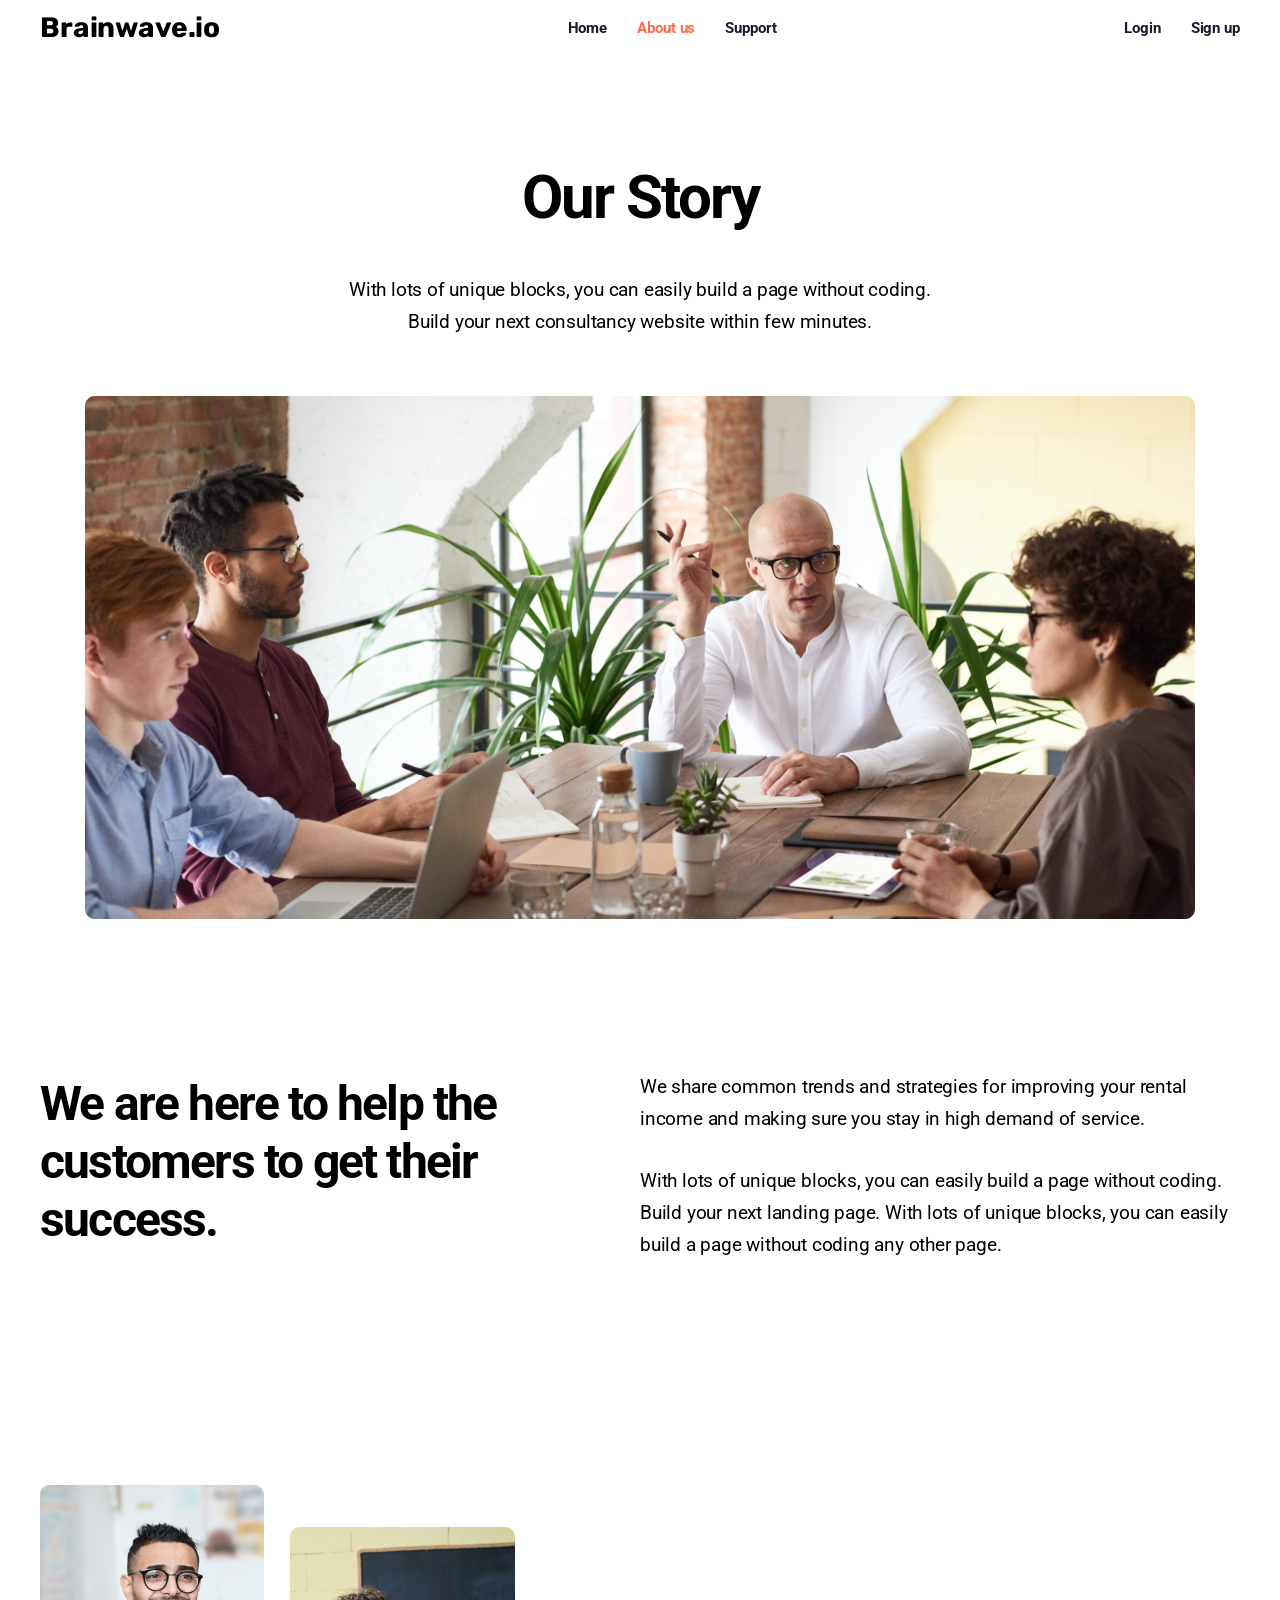
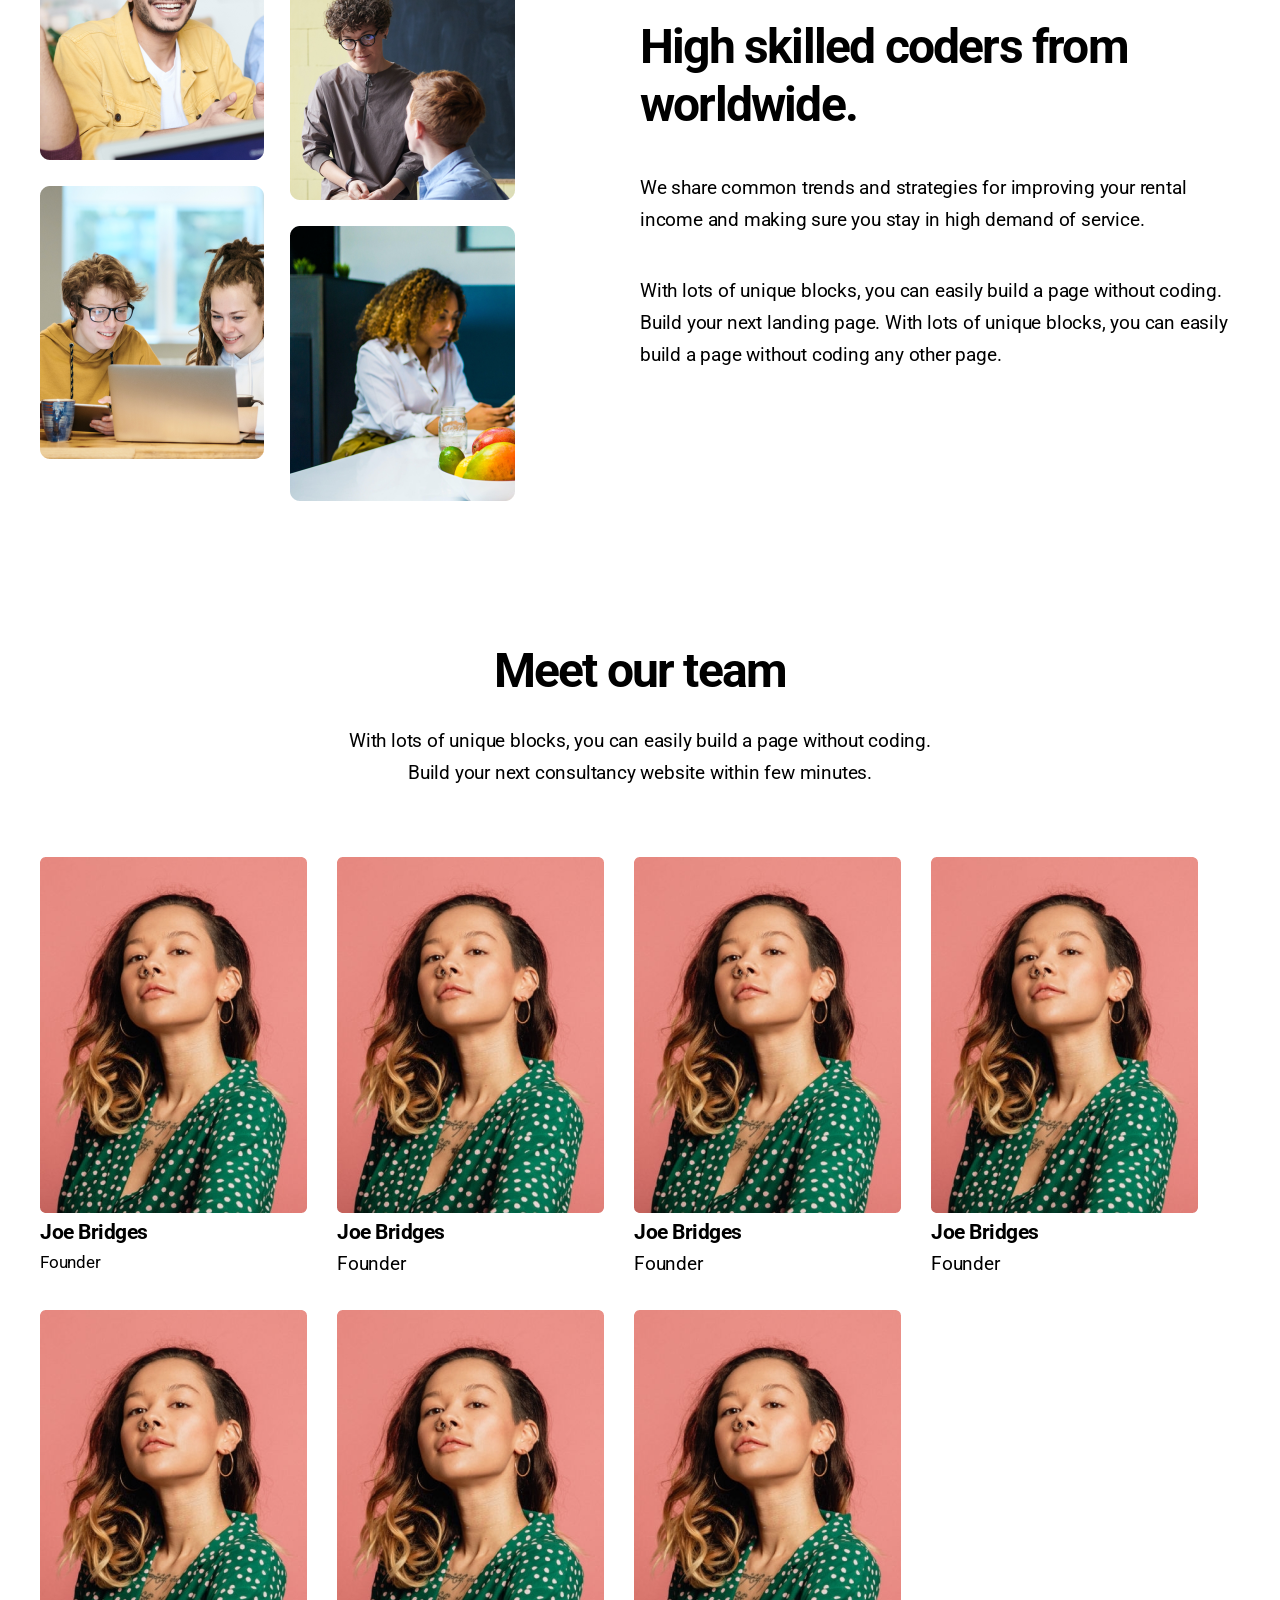
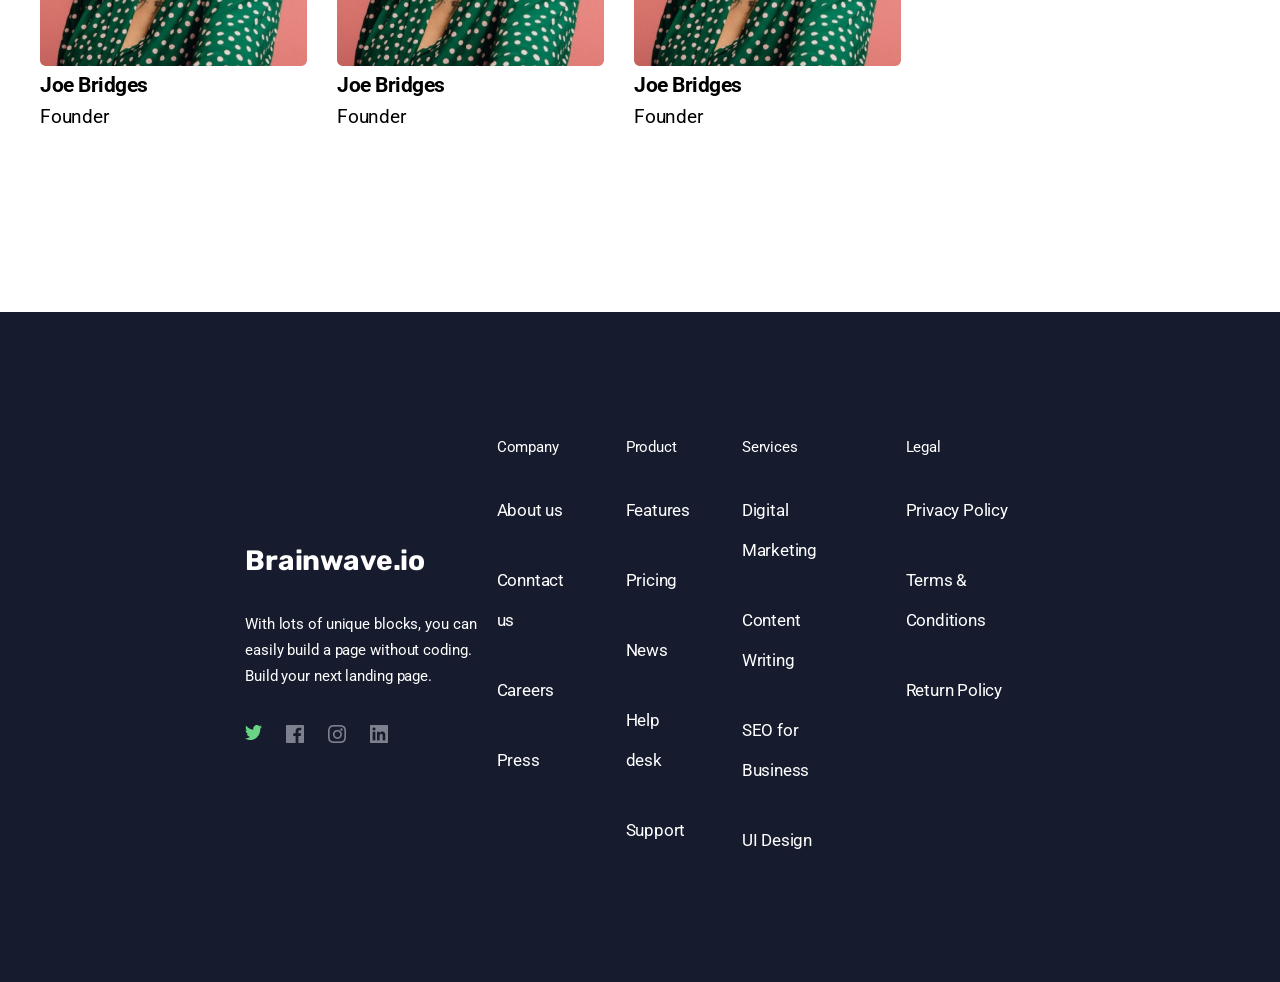
==== pages/about.html @ 72e83230 "about-page" ====
<!doctype html>
<html lang="en">
  <head>
    <meta charset="UTF-8" />
    <meta name="viewport" content="width=device-width, initial-scale=1.0" />
    <title>Document</title>
    <link rel="stylesheet" href="../styles/pages/about.css" />
  </head>
  <body>
    <!-- Header -->
    <div class="container">
      <header>
        <div class="header-container">
          <h1 class="website-name">Brainwave.io</h1>
          <nav class="header-nav">
            <ul class="nav-list">
              <li class="nav-item"><a href="#" class="nav-link">Home</a></li>
              <li class="nav-item">
                <a href="#" class="nav-link">About us</a>
              </li>
              <li class="nav-item"><a href="#" class="nav-link">Support</a></li>
            </ul>
          </nav>
          <div class="header-action">
            <a href="#" class="nav-link">Login</a>
            <a href="#" class="nav-link">Sign up</a>
          </div>
        </div>
      </header>

      <!-- Main -->
      <main>
        <section>
          <div class="hero-container">
            <div class="hero-title-div">
              <h1 class="hero-title">Our Story</h1>
              <p class="hero-subtitle">
                With lots of unique blocks, you can easily build a page without
                coding. Build your next consultancy website within few minutes.
              </p>
            </div>

            <div class="hero-phot-wrapper">
              <img src="../assets/images/about-hero.png" class="hero-image" />
            </div>
          </div>
        </section>

        <section>
          <div class="features-container">
            <div class="features-title-wrapper">
              <h2 class="sections-title">
                We are here to help the customers to get their success.
              </h2>
            </div>
            <div class="features-content">
              <p>
                We share common trends and strategies for improving your rental
                income and making sure you stay in high demand of service.
              </p>
              <p>
                With lots of unique blocks, you can easily build a page without
                coding. Build your next landing page. With lots of unique
                blocks, you can easily build a page without coding any other
                page.
              </p>
            </div>
          </div>
        </section>

        <section>
          <div class="coders-container">
            <div class="coders-image-wrapper">
              <img
                src="../assets/images/about-section.png"
                class="coders-image"
                alt="Our coders"
              />
            </div>
            <div class="coders-content">
              <h2 class="sections-title">
                High skilled coders from worldwide.
              </h2>
              <p class="coders-subtitle">
                We share common trends and strategies for improving your rental
                income and making sure you stay in high demand of service.
              </p>
              <p>
                With lots of unique blocks, you can easily build a page without
                coding. Build your next landing page. With lots of unique
                blocks, you can easily build a page without coding any other
                page.
              </p>
            </div>
          </div>
        </section>

        <section>
          <div class="team-container">
            <div class="team-content">
              <h2 class="sections-title">Meet our team</h2>
              <p class="team-subtitle">
                With lots of unique blocks, you can easily build a page without
                coding. Build your next consultancy website within few minutes.
              </p>
            </div>
            <div class="team-card-container">
              <div class="team-card">
                <img
                  src="../assets/images/about-card1.png"
                  alt="Founder of Comapny"
                  class="team-image"
                />
                <div>
                  <h3 class="team-card-title">Joe Bridges</h3>
                  <p class="team-card-description">Founder</p>
                </div>
              </div>
              <div class="team-card">
                <img
                  src="../assets/images/about-card1.png"
                  alt="Founder of Comapny"
                  class="team-image"
                />
                <div>
                  <h3 class="team-card-title">Joe Bridges</h3>
                  <p>Founder</p>
                </div>
              </div>
              <div class="team-card">
                <img
                  src="../assets/images/about-card1.png"
                  alt="Founder of Comapny"
                  class="team-image"
                />
                <div>
                  <h3 class="team-card-title">Joe Bridges</h3>
                  <p>Founder</p>
                </div>
              </div>
              <div class="team-card">
                <img
                  src="../assets/images/about-card1.png"
                  alt="Founder of Comapny"
                  class="team-image"
                />
                <div>
                  <h3 class="team-card-title">Joe Bridges</h3>
                  <p>Founder</p>
                </div>
              </div>
              <div class="team-card">
                <img
                  src="../assets/images/about-card1.png"
                  alt="Founder of Comapny"
                  class="team-image"
                />
                <div>
                  <h3 class="team-card-title">Joe Bridges</h3>
                  <p>Founder</p>
                </div>
              </div>
              <div class="team-card">
                <img
                  src="../assets/images/about-card1.png"
                  alt="Founder of Comapny"
                  class="team-image"
                />
                <div>
                  <h3 class="team-card-title">Joe Bridges</h3>
                  <p>Founder</p>
                </div>
              </div>
              <div class="team-card">
                <img
                  src="../assets/images/about-card1.png"
                  alt="Founder of Comapny"
                  class="team-image"
                />
                <div>
                  <h3 class="team-card-title">Joe Bridges</h3>
                  <p>Founder</p>
                </div>
              </div>
            </div>
          </div>
        </section>
      </main>
    </div>
    <!-- Footer -->
    <footer>
      <div class="footer-container">
        <div class="footer-brand">
          <h2 class="website-name footer-title">Brainwave.io</h2>
          <p class="footer-brand-desc">
            With lots of unique blocks, you can easily build a page without
            coding. Build your next landing page.
          </p>
          <div class="footer-brand-socials">
            <a href="#" class="footer-social-link"
              ><img
                src="../assets/icons/logo-twitter.png"
                alt="Twitter"
                class="footer-icon"
            /></a>
            <a href="#" class="footer-social-link"
              ><img
                src="../assets/icons/logo-facebook.png"
                alt="Facebook"
                class="footer-icon"
            /></a>
            <a href="#" class="footer-social-link"
              ><img
                src="../assets/icons/logo-instagram.png"
                alt="Instagram"
                class="footer-icon"
            /></a>
            <a href="#" class="footer-social-link"
              ><img
                src="../assets/icons/logo-linkedin.png"
                alt="Linkedin"
                class="footer-icon"
            /></a>
          </div>
        </div>
        <nav class="footer-nav">
          <ul class="footer-list">
            <li class="list-item"><a href="#" class="footer-link">Company</a></li>
            <li class="list-item"><a href="#" class="footer-link">About us</a></li>
            <li class="list-item"><a href="#" class="footer-link">Conntact us</a></li>
            <li class="list-item"><a href="#" class="footer-link">Careers</a></li>
            <li class="list-item"><a href="#" class="footer-link">Press</a></li>
          </ul>
           <ul class="footer-list">
            <li class="list-item"><a href="#" class="footer-link">Product</a></li>
            <li class="list-item"><a href="#" class="footer-link">Features</a></li>
            <li class="list-item"><a href="#" class="footer-link">Pricing</a></li>
            <li class="list-item"><a href="#" class="footer-link">News</a></li>
            <li class="list-item"><a href="#" class="footer-link">Help desk</a></li>
            <li class="list-item"><a href="#" class="footer-link">Support</a></li>
          </ul>
           <ul class="footer-list">
            <li class="list-item"><a href="#" class="footer-link">Services</a></li>
            <li class="list-item"><a href="#" class="footer-link">Digital Marketing</a></li>
            <li class="list-item"><a href="#" class="footer-link">Content Writing</a></li>
            <li class="list-item"><a href="#" class="footer-link">SEO for Business</a></li>
            <li class="list-item"><a href="#" class="footer-link">UI Design</a></li>
          </ul>
           <ul class="footer-list">
            <li class="list-item"><a href="#" class="footer-link">Legal</a></li>
            <li class="list-item"><a href="#" class="footer-link">Privacy Policy</a></li>
            <li class="list-item"><a href="#" class="footer-link">Terms & Conditions</a></li>
            <li class="list-item"> <a href="#" class="footer-link">Return Policy</a></li>
          </ul>
        </nav>
      </div>
    </footer>
  </body>
</html>
---- styles/pages/about.css ----
@import url("../global.css");
@import url("../footer.css");
.header-container {
  height: 33px;
  display: flex;
  justify-content: space-between;
  align-items: center;
  padding: 28px 0px;
  gap: 58px;
}

.nav-list {
  display: flex;
  gap: 30px;
}

.header-action {
  display: flex;
  gap: 30px;
}

.hero-container {
  display: flex;
  flex-direction: column;
  gap: 58px;
  align-items: center;
  padding: 109px 0px 0px 0px;
}

.hero-title-div {
  display: flex;
  flex-direction: column;
  text-align: center;
  gap: 44px;
}

.hero-subtitle {
  width: 600px;
}

.hero-title {
  font-size: 60px;
  line-height: 65px;
  letter-spacing: -2px;
}

.features-container {
  padding: 141px 0px 86px 0px;
  display: flex;
  justify-content: center;
  align-items: center;
}

.features-title-wrapper {
  flex: 1;
}

.features-content {
  flex: 1;
  display: flex;
  flex-direction: column;
  gap: 30px;
  padding: 7.5px 0px 0px 0px;
}

.coders-container {
  display: flex;
  justify-content: center;
  padding: 138px 0px;
}

.coders-image-wrapper {
  flex: 1;
}

.coders-content {
  flex: 1;
  display: flex;
  flex-direction: column;
  justify-content: center;
  align-items: center;
  gap: 38.5px;
}

.team-content {
  display: flex;
  justify-content: center;
  align-items: center;
  flex-direction: column;
  gap: 25px;
  text-align: center;
  padding-bottom: 68px;
}

.team-subtitle {
  max-width: 600px;
}

.team-card-container {
  display: flex;
  flex-wrap: wrap;
  gap: 30px;
  padding-bottom:179px; 
}

.team-card-title {
  font-size: 21px;
  line-height: 32px;
  letter-spacing: -0.5px;
}
.team-card-description {
  font-size: 17px;
  line-height: 29px;
}
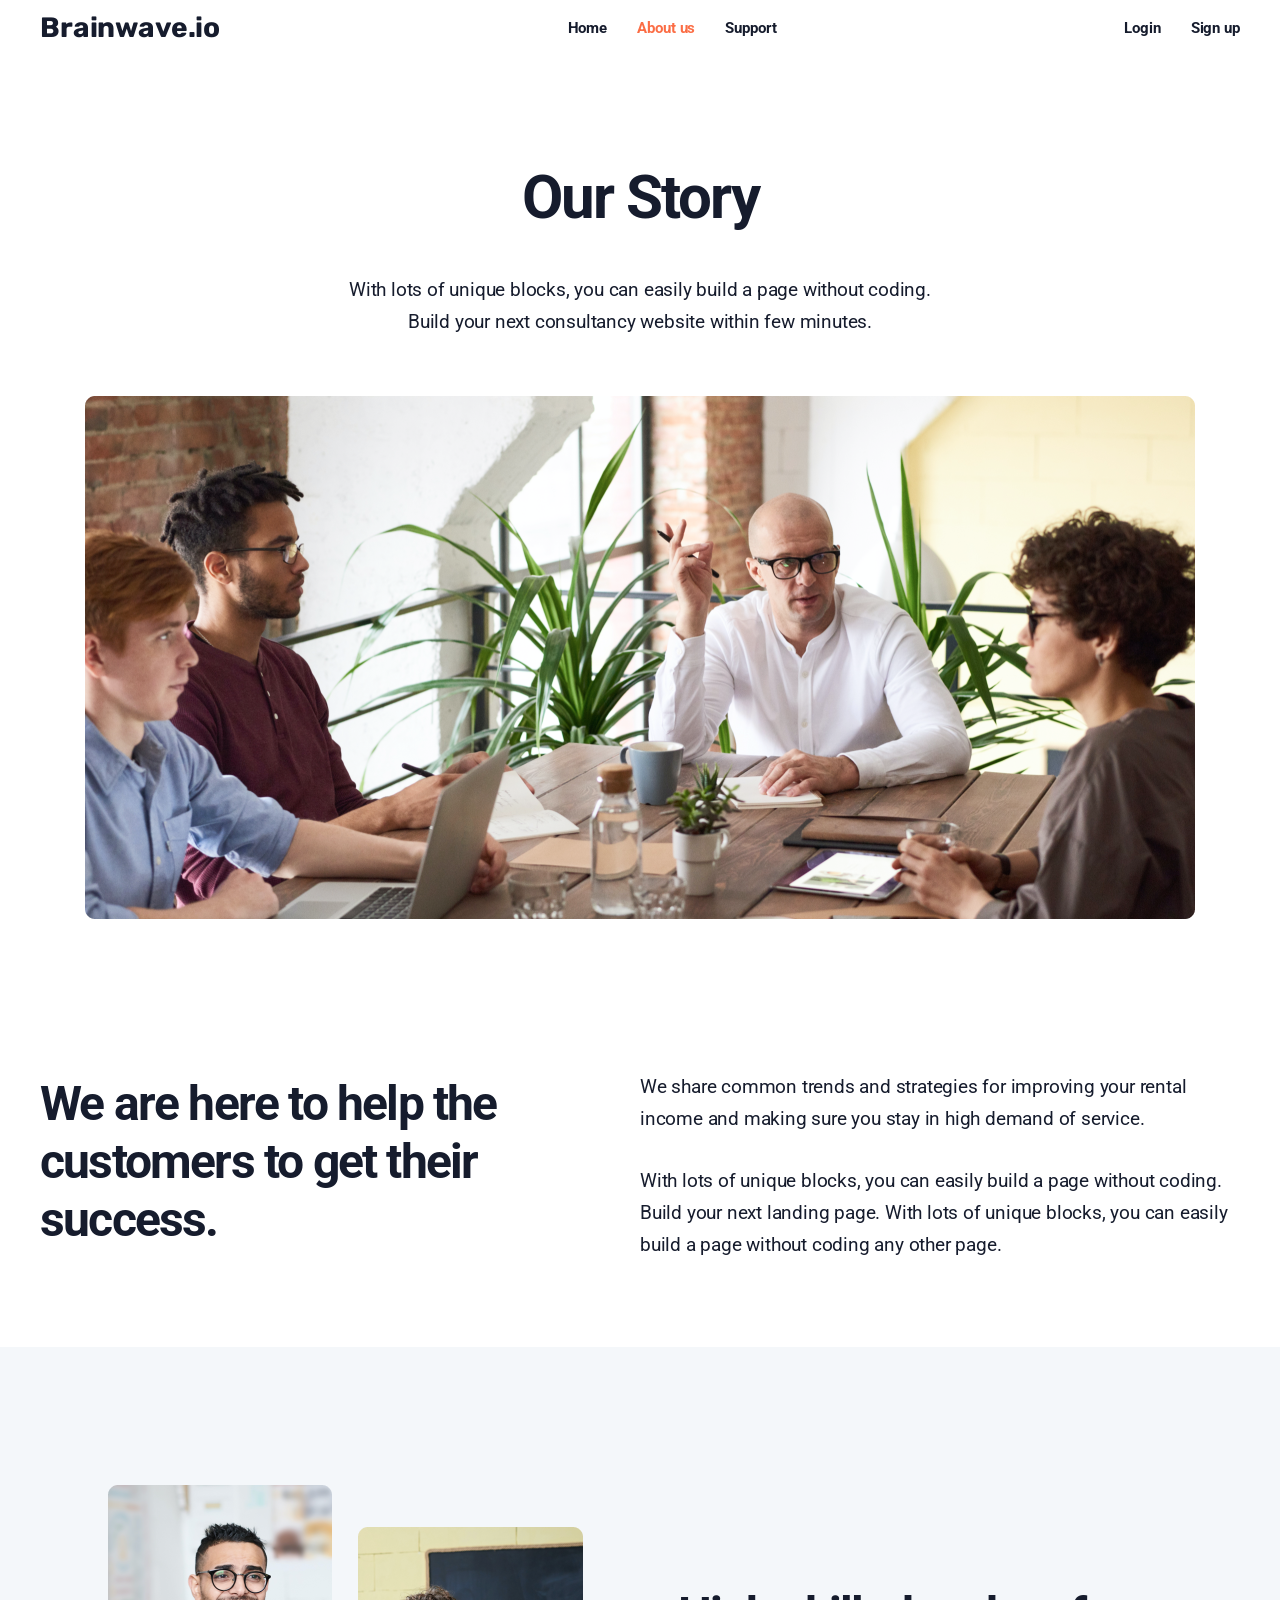
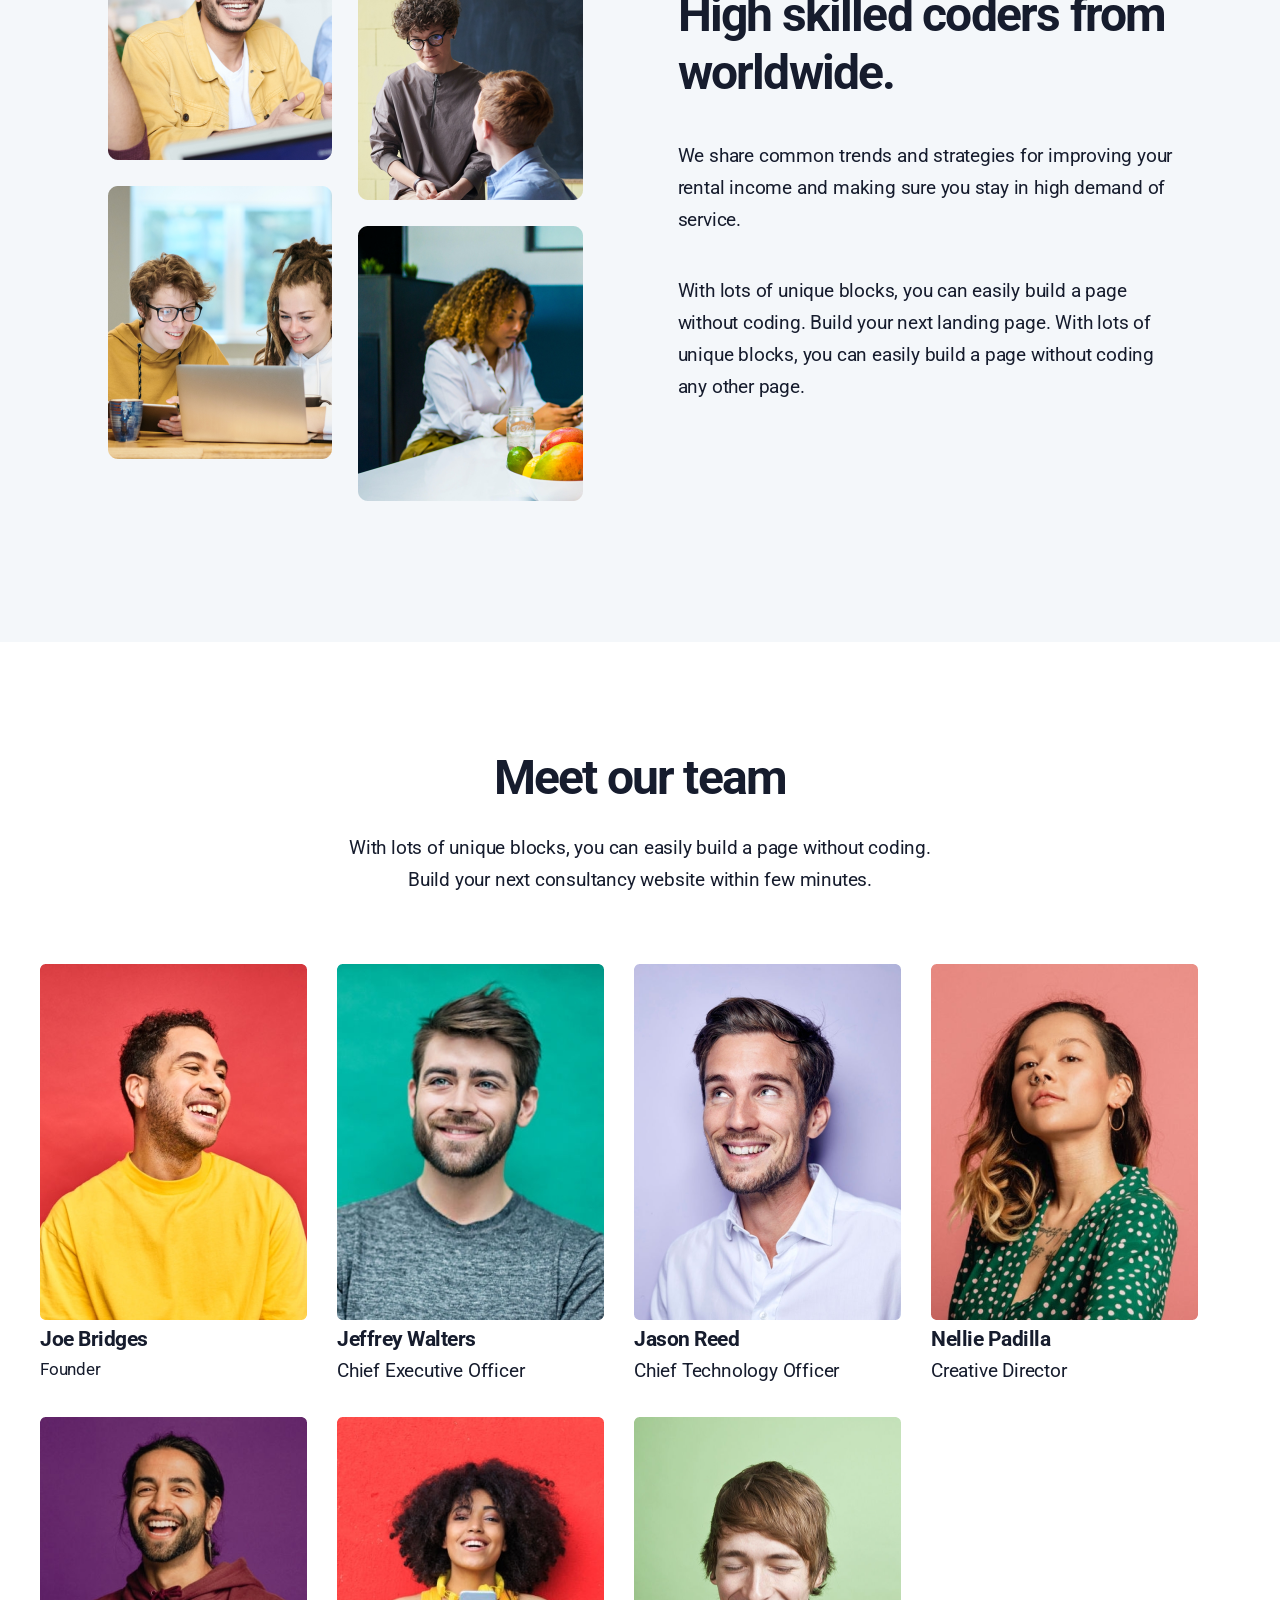
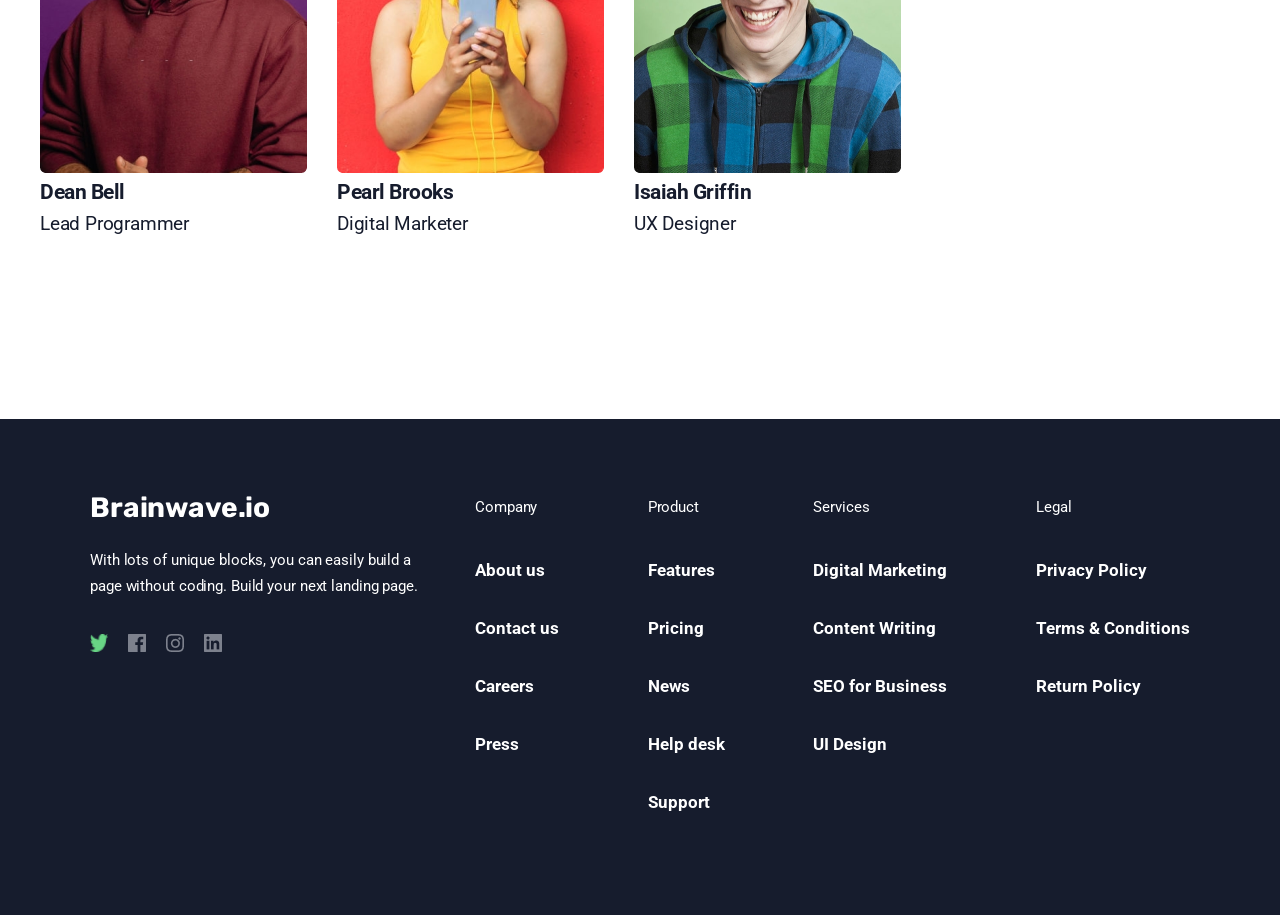
==== commit 43637280: "support-page" ====
--- a/pages/about.html
+++ b/pages/about.html
@@ -18,12 +18,14 @@
               <li class="nav-item">
                 <a href="#" class="nav-link">About us</a>
               </li>
-              <li class="nav-item"><a href="#" class="nav-link">Support</a></li>
+              <li class="nav-item">
+                <a href="../pages/support.html" class="nav-link">Support</a>
+              </li>
             </ul>
           </nav>
           <div class="header-action">
-            <a href="#" class="nav-link">Login</a>
-            <a href="#" class="nav-link">Sign up</a>
+            <a href="../pages/sign-in.html" class="nav-link">Login</a>
+            <a href="../pages/sign-up.html" class="nav-link">Sign up</a>
           </div>
         </div>
       </header>
@@ -67,7 +69,7 @@
             </div>
           </div>
         </section>
-
+      </div>
         <section>
           <div class="coders-container">
             <div class="coders-image-wrapper">
@@ -94,7 +96,7 @@
             </div>
           </div>
         </section>
-
+   <div class="container">
         <section>
           <div class="team-container">
             <div class="team-content">
@@ -107,7 +109,7 @@
             <div class="team-card-container">
               <div class="team-card">
                 <img
-                  src="../assets/images/about-card1.png"
+                  src="../assets/images/about-card5.png"
                   alt="Founder of Comapny"
                   class="team-image"
                 />
@@ -118,68 +120,68 @@
               </div>
               <div class="team-card">
                 <img
+                  src="../assets/images/about-card4.png"
+                  alt="Founder of Comapny"
+                  class="team-image"
+                />
+                <div>
+                  <h3 class="team-card-title">Jeffrey Walters</h3>
+                  <p>Chief Executive Officer</p>
+                </div>
+              </div>
+              <div class="team-card">
+                <img
+                  src="../assets/images/about-card2.png"
+                  alt="Founder of Comapny"
+                  class="team-image"
+                />
+                <div>
+                  <h3 class="team-card-title">Jason Reed</h3>
+                  <p>Chief Technology Officer</p>
+                </div>
+              </div>
+              <div class="team-card">
+                <img
                   src="../assets/images/about-card1.png"
                   alt="Founder of Comapny"
                   class="team-image"
                 />
                 <div>
-                  <h3 class="team-card-title">Joe Bridges</h3>
-                  <p>Founder</p>
-                </div>
-              </div>
-              <div class="team-card">
-                <img
-                  src="../assets/images/about-card1.png"
-                  alt="Founder of Comapny"
-                  class="team-image"
-                />
-                <div>
-                  <h3 class="team-card-title">Joe Bridges</h3>
-                  <p>Founder</p>
-                </div>
-              </div>
-              <div class="team-card">
-                <img
-                  src="../assets/images/about-card1.png"
-                  alt="Founder of Comapny"
-                  class="team-image"
-                />
-                <div>
-                  <h3 class="team-card-title">Joe Bridges</h3>
-                  <p>Founder</p>
-                </div>
-              </div>
-              <div class="team-card">
-                <img
-                  src="../assets/images/about-card1.png"
-                  alt="Founder of Comapny"
-                  class="team-image"
-                />
-                <div>
-                  <h3 class="team-card-title">Joe Bridges</h3>
-                  <p>Founder</p>
-                </div>
-              </div>
-              <div class="team-card">
-                <img
-                  src="../assets/images/about-card1.png"
-                  alt="Founder of Comapny"
-                  class="team-image"
-                />
-                <div>
-                  <h3 class="team-card-title">Joe Bridges</h3>
-                  <p>Founder</p>
-                </div>
-              </div>
-              <div class="team-card">
-                <img
-                  src="../assets/images/about-card1.png"
-                  alt="Founder of Comapny"
-                  class="team-image"
-                />
-                <div>
-                  <h3 class="team-card-title">Joe Bridges</h3>
-                  <p>Founder</p>
+                  <h3 class="team-card-title">Nellie Padilla</h3>
+                  <p>Creative Director</p>
+                </div>
+              </div>
+              <div class="team-card">
+                <img
+                  src="../assets/images/about-card7.png"
+                  alt="Founder of Comapny"
+                  class="team-image"
+                />
+                <div>
+                  <h3 class="team-card-title">Dean Bell</h3>
+                  <p>Lead Programmer</p>
+                </div>
+              </div>
+              <div class="team-card">
+                <img
+                  src="../assets/images/about-card6.png"
+                  alt="Founder of Comapny"
+                  class="team-image"
+                />
+                <div>
+                  <h3 class="team-card-title">Pearl Brooks</h3>
+                  <p>Digital Marketer</p>
+                </div>
+              </div>
+              <div class="team-card">
+                <img
+                  src="../assets/images/about-card3.png"
+                  alt="Founder of Comapny"
+                  class="team-image"
+                />
+                <div>
+                  <h3 class="team-card-title">Isaiah Griffin</h3>
+                  <p>UX Designer</p>
                 </div>
               </div>
             </div>
@@ -188,71 +190,127 @@
       </main>
     </div>
     <!-- Footer -->
-    <footer>
+    <footer class="footer-section">
       <div class="footer-container">
-        <div class="footer-brand">
-          <h2 class="website-name footer-title">Brainwave.io</h2>
-          <p class="footer-brand-desc">
+        <div class="footer-brand-block">
+          <h2 class="footer-logo">Brainwave.io</h2>
+          <p class="footer-description">
             With lots of unique blocks, you can easily build a page without
             coding. Build your next landing page.
           </p>
-          <div class="footer-brand-socials">
-            <a href="#" class="footer-social-link"
+          <div class="footer-socials">
+            <a
+              href="http://twitter.com/"
+              class="footer-social-link"
+              target="_blank"
               ><img
                 src="../assets/icons/logo-twitter.png"
                 alt="Twitter"
-                class="footer-icon"
+                class="footer-social-icon"
             /></a>
-            <a href="#" class="footer-social-link"
+            <a
+              href="https://facebook.com/"
+              class="footer-social-link"
+              target="_blank"
               ><img
                 src="../assets/icons/logo-facebook.png"
                 alt="Facebook"
-                class="footer-icon"
+                class="footer-social-icon"
             /></a>
-            <a href="#" class="footer-social-link"
+            <a
+              href="https://instagram.com/"
+              class="footer-social-link"
+              target="_blank"
               ><img
                 src="../assets/icons/logo-instagram.png"
                 alt="Instagram"
-                class="footer-icon"
+                class="footer-social-icon"
             /></a>
-            <a href="#" class="footer-social-link"
+            <a
+              href="http://linkedin.com/"
+              class="footer-social-link"
+              target="_blank"
               ><img
                 src="../assets/icons/logo-linkedin.png"
-                alt="Linkedin"
-                class="footer-icon"
+                alt="LinkedIn"
+                class="footer-social-icon"
             /></a>
           </div>
         </div>
-        <nav class="footer-nav">
-          <ul class="footer-list">
-            <li class="list-item"><a href="#" class="footer-link">Company</a></li>
-            <li class="list-item"><a href="#" class="footer-link">About us</a></li>
-            <li class="list-item"><a href="#" class="footer-link">Conntact us</a></li>
-            <li class="list-item"><a href="#" class="footer-link">Careers</a></li>
-            <li class="list-item"><a href="#" class="footer-link">Press</a></li>
-          </ul>
-           <ul class="footer-list">
-            <li class="list-item"><a href="#" class="footer-link">Product</a></li>
-            <li class="list-item"><a href="#" class="footer-link">Features</a></li>
-            <li class="list-item"><a href="#" class="footer-link">Pricing</a></li>
-            <li class="list-item"><a href="#" class="footer-link">News</a></li>
-            <li class="list-item"><a href="#" class="footer-link">Help desk</a></li>
-            <li class="list-item"><a href="#" class="footer-link">Support</a></li>
-          </ul>
-           <ul class="footer-list">
-            <li class="list-item"><a href="#" class="footer-link">Services</a></li>
-            <li class="list-item"><a href="#" class="footer-link">Digital Marketing</a></li>
-            <li class="list-item"><a href="#" class="footer-link">Content Writing</a></li>
-            <li class="list-item"><a href="#" class="footer-link">SEO for Business</a></li>
-            <li class="list-item"><a href="#" class="footer-link">UI Design</a></li>
-          </ul>
-           <ul class="footer-list">
-            <li class="list-item"><a href="#" class="footer-link">Legal</a></li>
-            <li class="list-item"><a href="#" class="footer-link">Privacy Policy</a></li>
-            <li class="list-item"><a href="#" class="footer-link">Terms & Conditions</a></li>
-            <li class="list-item"> <a href="#" class="footer-link">Return Policy</a></li>
-          </ul>
-        </nav>
+
+        <div class="footer-links-wrapper">
+          <div class="footer-column">
+            <h4 class="footer-column-title">Company</h4>
+            <ul class="footer-list">
+              <li class="footer-list-item">
+                <a href="#" class="footer-link">About us</a>
+              </li>
+              <li class="footer-list-item">
+                <a href="#" class="footer-link">Contact us</a>
+              </li>
+              <li class="footer-list-item">
+                <a href="#" class="footer-link">Careers</a>
+              </li>
+              <li class="footer-list-item">
+                <a href="#" class="footer-link">Press</a>
+              </li>
+            </ul>
+          </div>
+
+          <div class="footer-column">
+            <h4 class="footer-column-title">Product</h4>
+            <ul class="footer-list">
+              <li class="footer-list-item">
+                <a href="#" class="footer-link">Features</a>
+              </li>
+              <li class="footer-list-item">
+                <a href="#" class="footer-link">Pricing</a>
+              </li>
+              <li class="footer-list-item">
+                <a href="#" class="footer-link">News</a>
+              </li>
+              <li class="footer-list-item">
+                <a href="#" class="footer-link">Help desk</a>
+              </li>
+              <li class="footer-list-item">
+                <a href="#" class="footer-link">Support</a>
+              </li>
+            </ul>
+          </div>
+
+          <div class="footer-column">
+            <h4 class="footer-column-title">Services</h4>
+            <ul class="footer-list">
+              <li class="footer-list-item">
+                <a href="#" class="footer-link">Digital Marketing</a>
+              </li>
+              <li class="footer-list-item">
+                <a href="#" class="footer-link">Content Writing</a>
+              </li>
+              <li class="footer-list-item">
+                <a href="#" class="footer-link">SEO for Business</a>
+              </li>
+              <li class="footer-list-item">
+                <a href="#" class="footer-link">UI Design</a>
+              </li>
+            </ul>
+          </div>
+
+          <div class="footer-column">
+            <h4 class="footer-column-title">Legal</h4>
+            <ul class="footer-list">
+              <li class="footer-list-item">
+                <a href="#" class="footer-link">Privacy Policy</a>
+              </li>
+              <li class="footer-list-item">
+                <a href="#" class="footer-link">Terms & Conditions</a>
+              </li>
+              <li class="footer-list-item">
+                <a href="#" class="footer-link">Return Policy</a>
+              </li>
+            </ul>
+          </div>
+        </div>
       </div>
     </footer>
   </body>
--- a/styles/pages/about.css
+++ b/styles/pages/about.css
@@ -1,24 +1,6 @@
 @import url("../global.css");
 @import url("../footer.css");
-.header-container {
-  height: 33px;
-  display: flex;
-  justify-content: space-between;
-  align-items: center;
-  padding: 28px 0px;
-  gap: 58px;
-}
-
-.nav-list {
-  display: flex;
-  gap: 30px;
-}
-
-.header-action {
-  display: flex;
-  gap: 30px;
-}
-
+@import url("../header.css");
 .hero-container {
   display: flex;
   flex-direction: column;
@@ -36,12 +18,6 @@
 
 .hero-subtitle {
   width: 600px;
-}
-
-.hero-title {
-  font-size: 60px;
-  line-height: 65px;
-  letter-spacing: -2px;
 }
 
 .features-container {
@@ -66,15 +42,15 @@
 .coders-container {
   display: flex;
   justify-content: center;
+  gap: 95px;
+  align-items: center;
   padding: 138px 0px;
-}
-
-.coders-image-wrapper {
-  flex: 1;
+  background: var(--news-section-bgcolor);
 }
 
 .coders-content {
   flex: 1;
+  max-width: 495px;
   display: flex;
   flex-direction: column;
   justify-content: center;
@@ -90,6 +66,7 @@
   gap: 25px;
   text-align: center;
   padding-bottom: 68px;
+  padding-top: 107px;
 }
 
 .team-subtitle {
@@ -100,7 +77,7 @@
   display: flex;
   flex-wrap: wrap;
   gap: 30px;
-  padding-bottom:179px; 
+  padding-bottom: 179px;
 }
 
 .team-card-title {
@@ -112,4 +89,3 @@
   font-size: 17px;
   line-height: 29px;
 }
-
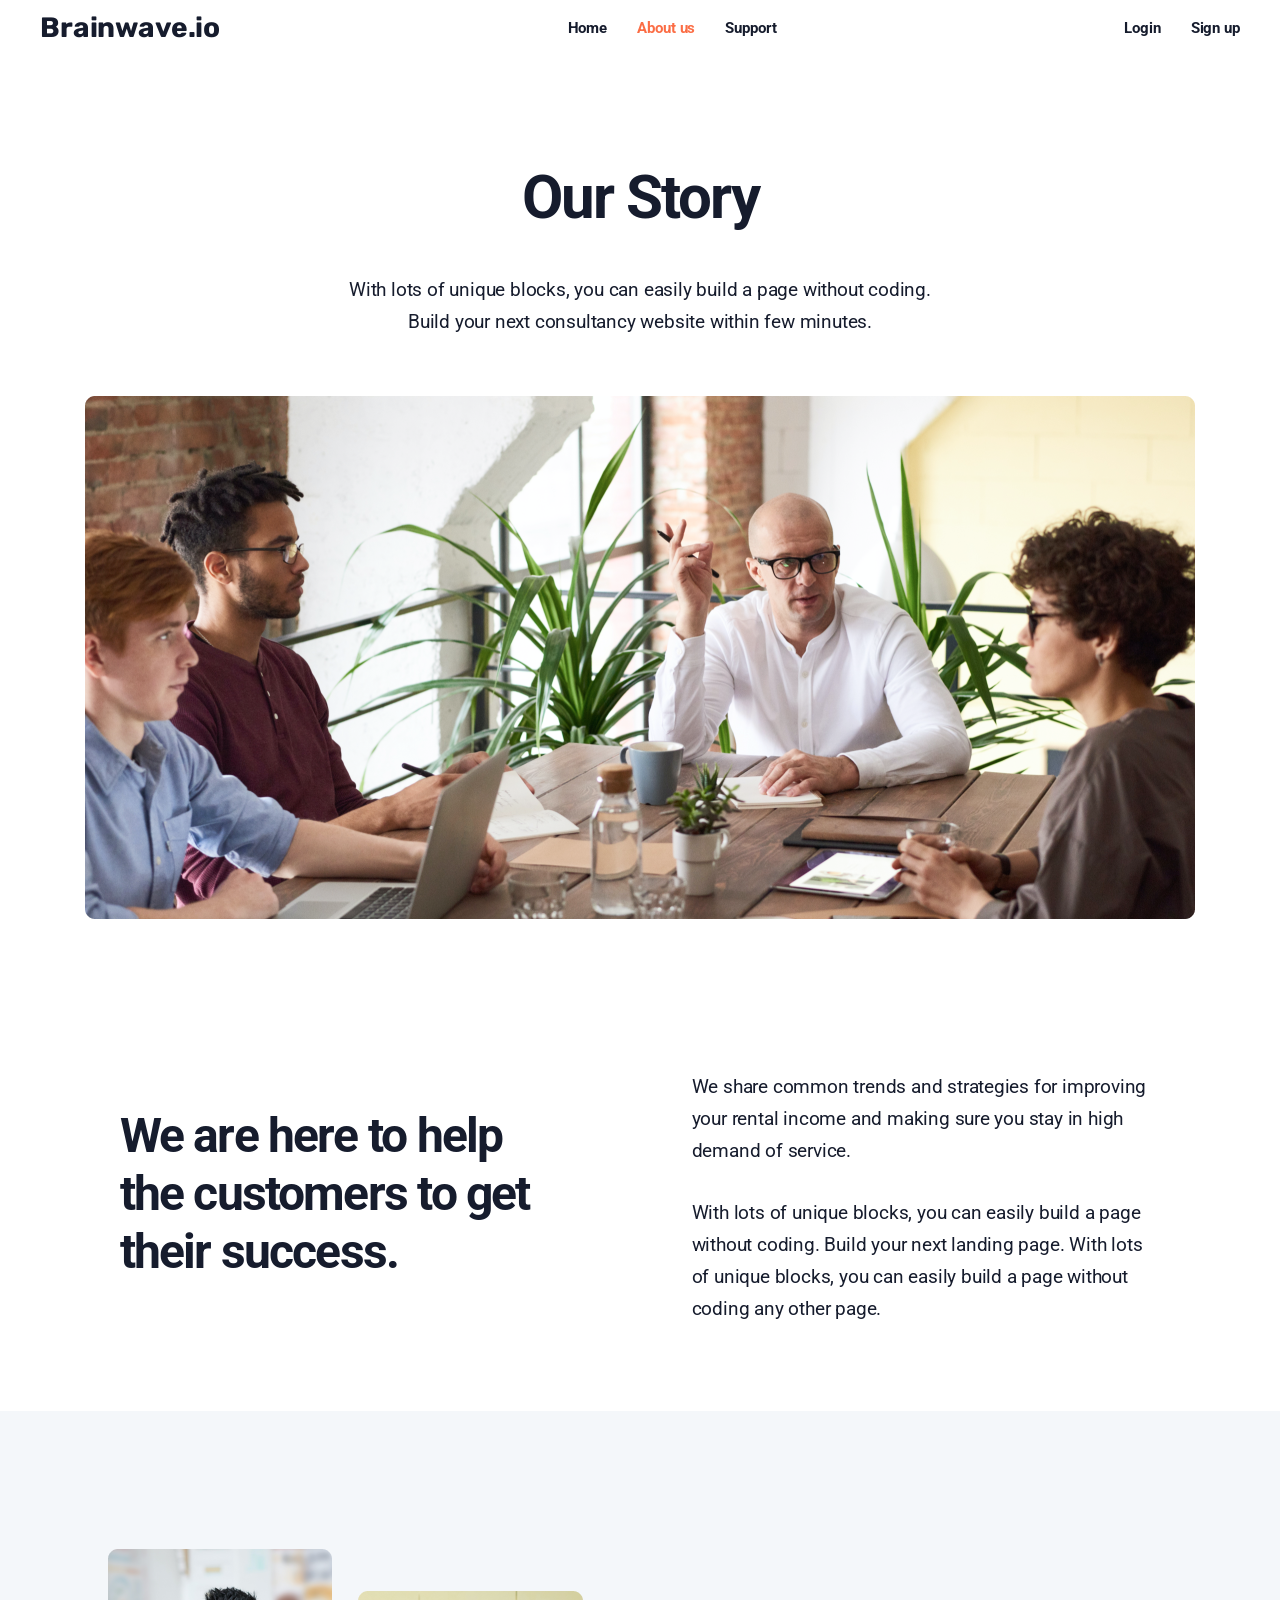
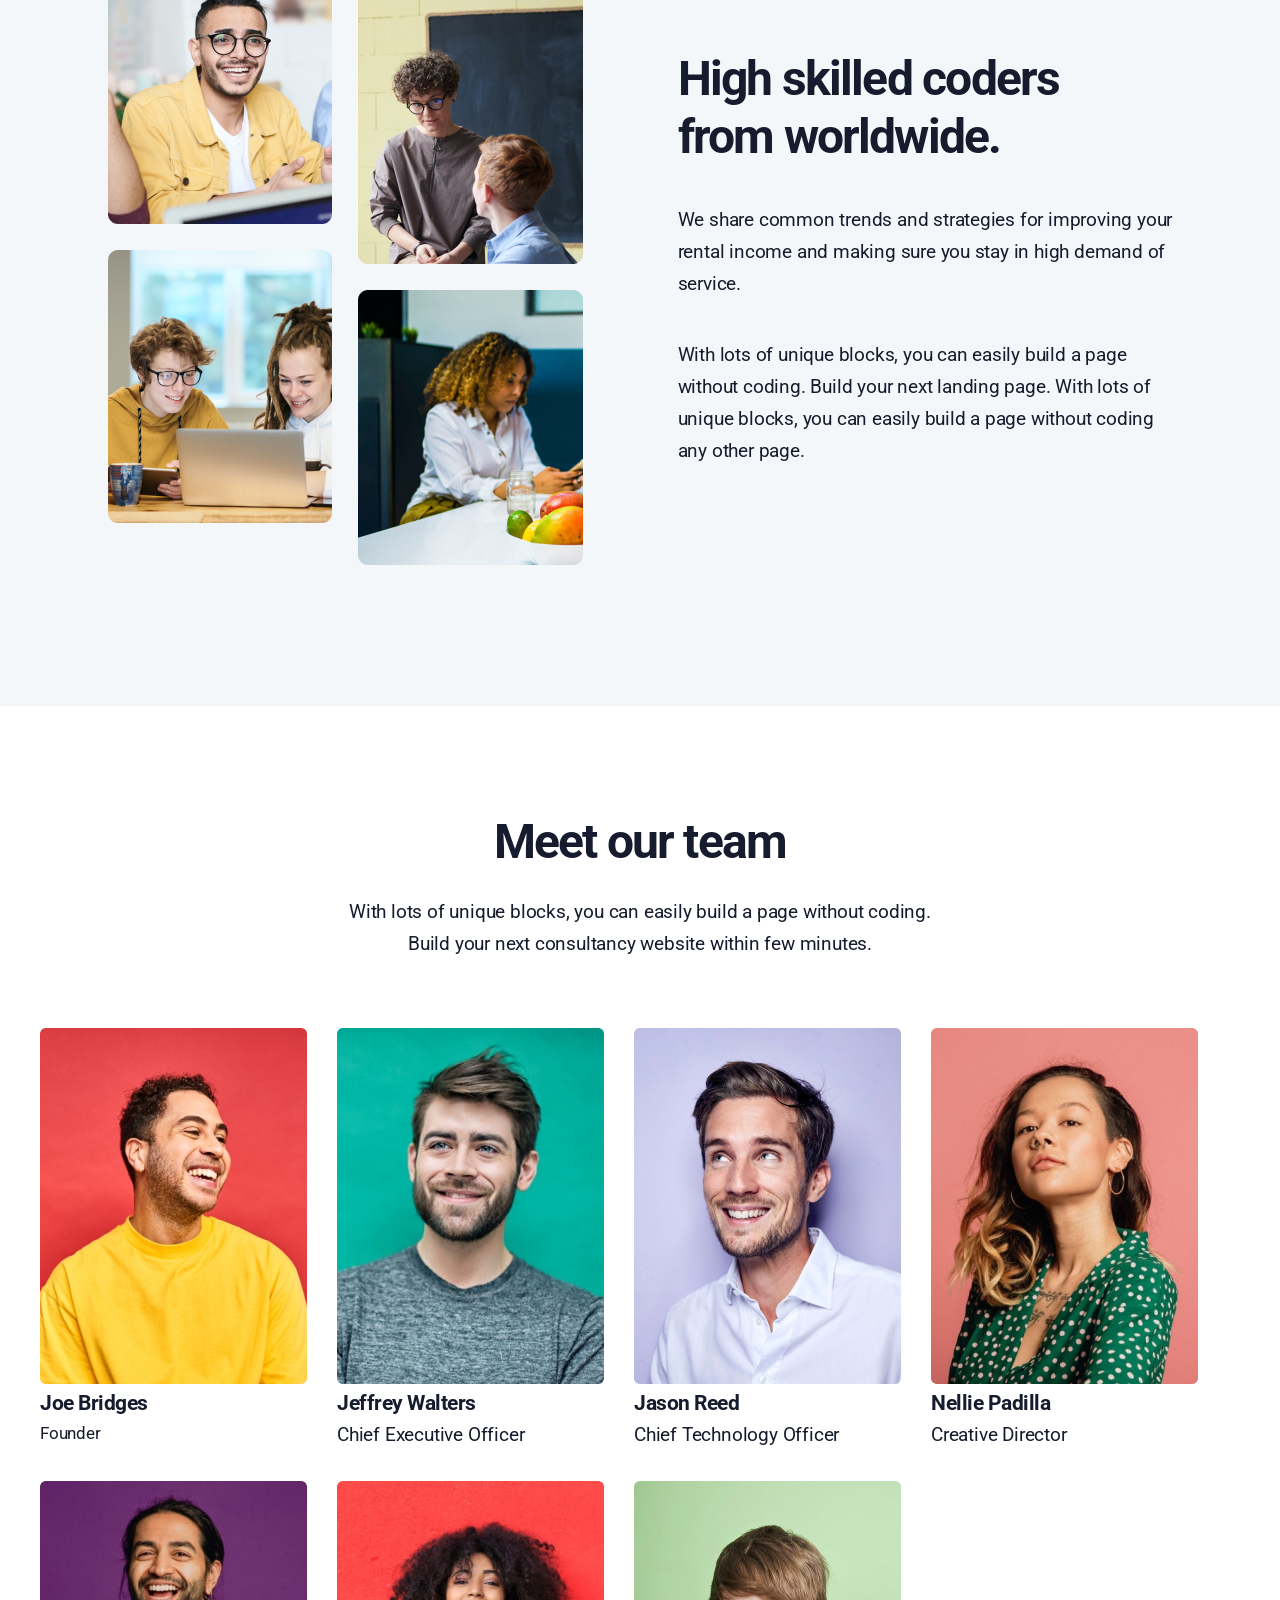
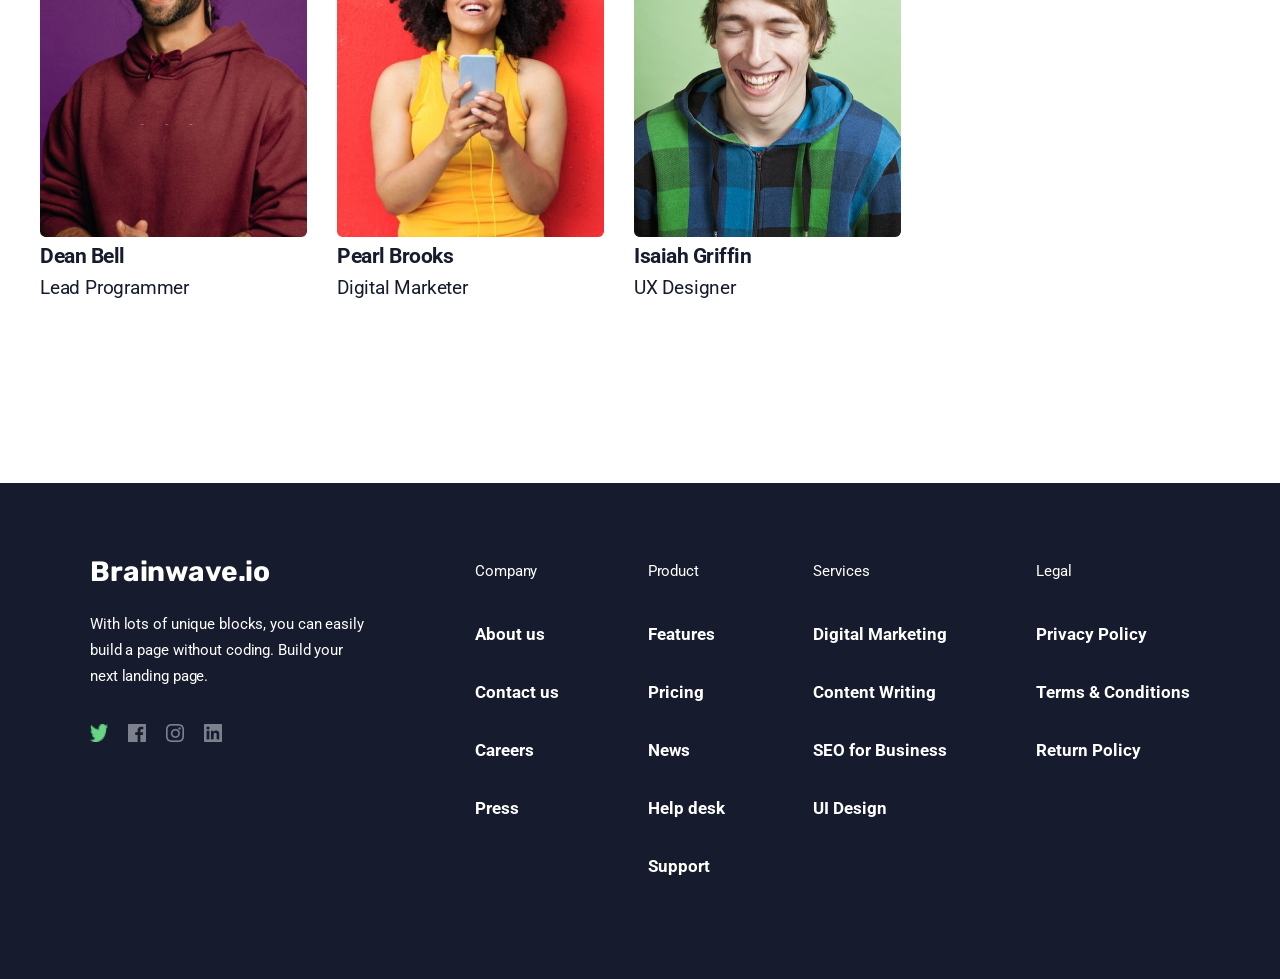
==== commit 9727e329: "about səhifəsindəki struktura və CSS-ə düzəlişlər edildi" ====
--- a/pages/about.html
+++ b/pages/about.html
@@ -80,7 +80,7 @@
               />
             </div>
             <div class="coders-content">
-              <h2 class="sections-title">
+              <h2 class="sections-title coders-title">
                 High skilled coders from worldwide.
               </h2>
               <p class="coders-subtitle">
@@ -109,7 +109,7 @@
             <div class="team-card-container">
               <div class="team-card">
                 <img
-                  src="../assets/images/about-card5.png"
+                  src="../assets/images/img1.png"
                   alt="Founder of Comapny"
                   class="team-image"
                 />
@@ -120,7 +120,7 @@
               </div>
               <div class="team-card">
                 <img
-                  src="../assets/images/about-card4.png"
+                  src="../assets/images/img2.png"
                   alt="Founder of Comapny"
                   class="team-image"
                 />
@@ -131,7 +131,7 @@
               </div>
               <div class="team-card">
                 <img
-                  src="../assets/images/about-card2.png"
+                  src="../assets/images/img3.png"
                   alt="Founder of Comapny"
                   class="team-image"
                 />
@@ -142,7 +142,7 @@
               </div>
               <div class="team-card">
                 <img
-                  src="../assets/images/about-card1.png"
+                  src="../assets/images/img 4.png"
                   alt="Founder of Comapny"
                   class="team-image"
                 />
@@ -153,7 +153,7 @@
               </div>
               <div class="team-card">
                 <img
-                  src="../assets/images/about-card7.png"
+                  src="../assets/images/img5.png"
                   alt="Founder of Comapny"
                   class="team-image"
                 />
@@ -164,7 +164,7 @@
               </div>
               <div class="team-card">
                 <img
-                  src="../assets/images/about-card6.png"
+                  src="../assets/images/img6.png"
                   alt="Founder of Comapny"
                   class="team-image"
                 />
@@ -175,7 +175,7 @@
               </div>
               <div class="team-card">
                 <img
-                  src="../assets/images/about-card3.png"
+                  src="../assets/images/img7.png"
                   alt="Founder of Comapny"
                   class="team-image"
                 />
--- a/styles/pages/about.css
+++ b/styles/pages/about.css
@@ -25,18 +25,21 @@
   display: flex;
   justify-content: center;
   align-items: center;
+  gap: 121px;
 }
 
 .features-title-wrapper {
-  flex: 1;
+  /* flex: 1; */
+  max-width: 451px;
 }
 
 .features-content {
-  flex: 1;
+  /* flex: 1; */
   display: flex;
   flex-direction: column;
   gap: 30px;
   padding: 7.5px 0px 0px 0px;
+  max-width: 469px;
 }
 
 .coders-container {
@@ -54,8 +57,13 @@
   display: flex;
   flex-direction: column;
   justify-content: center;
-  align-items: center;
+  /* align-items: center; */
   gap: 38.5px;
+
+}
+
+.coders-title{
+  max-width: 382px;
 }
 
 .team-content {
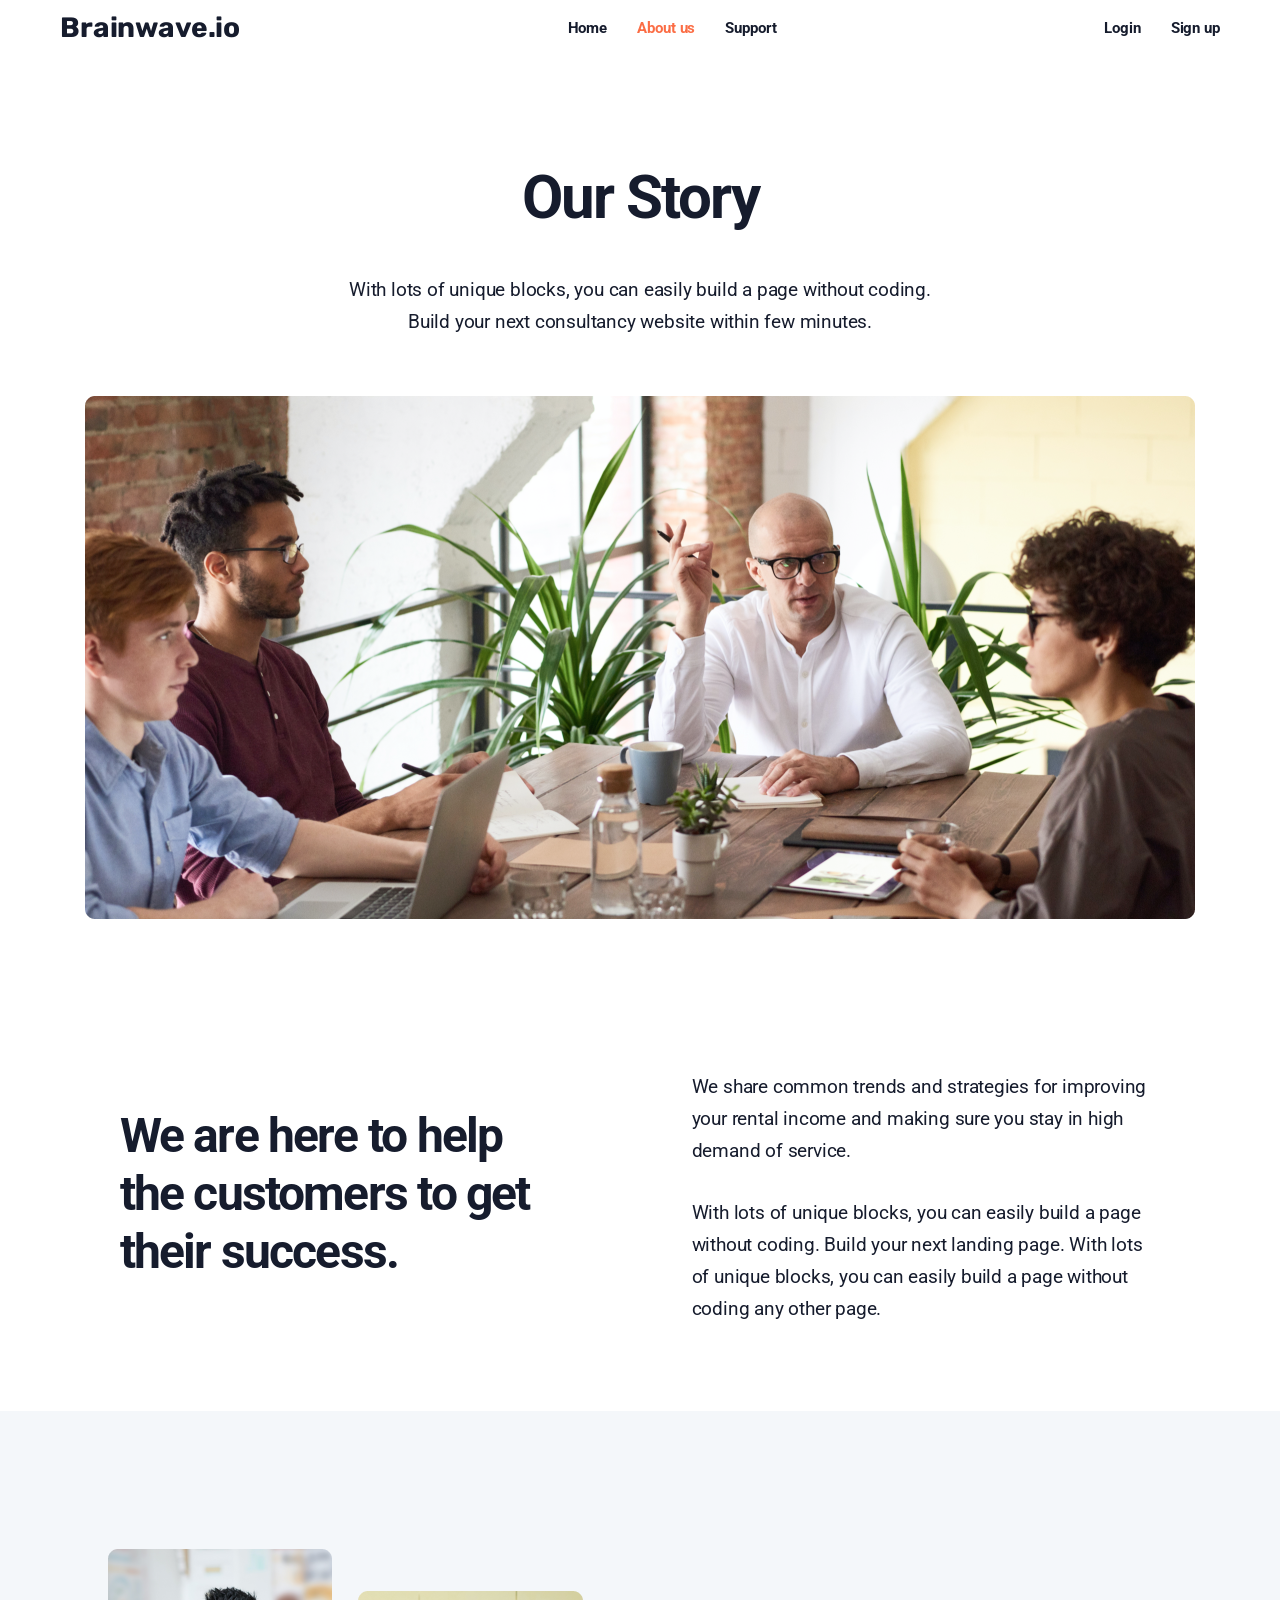
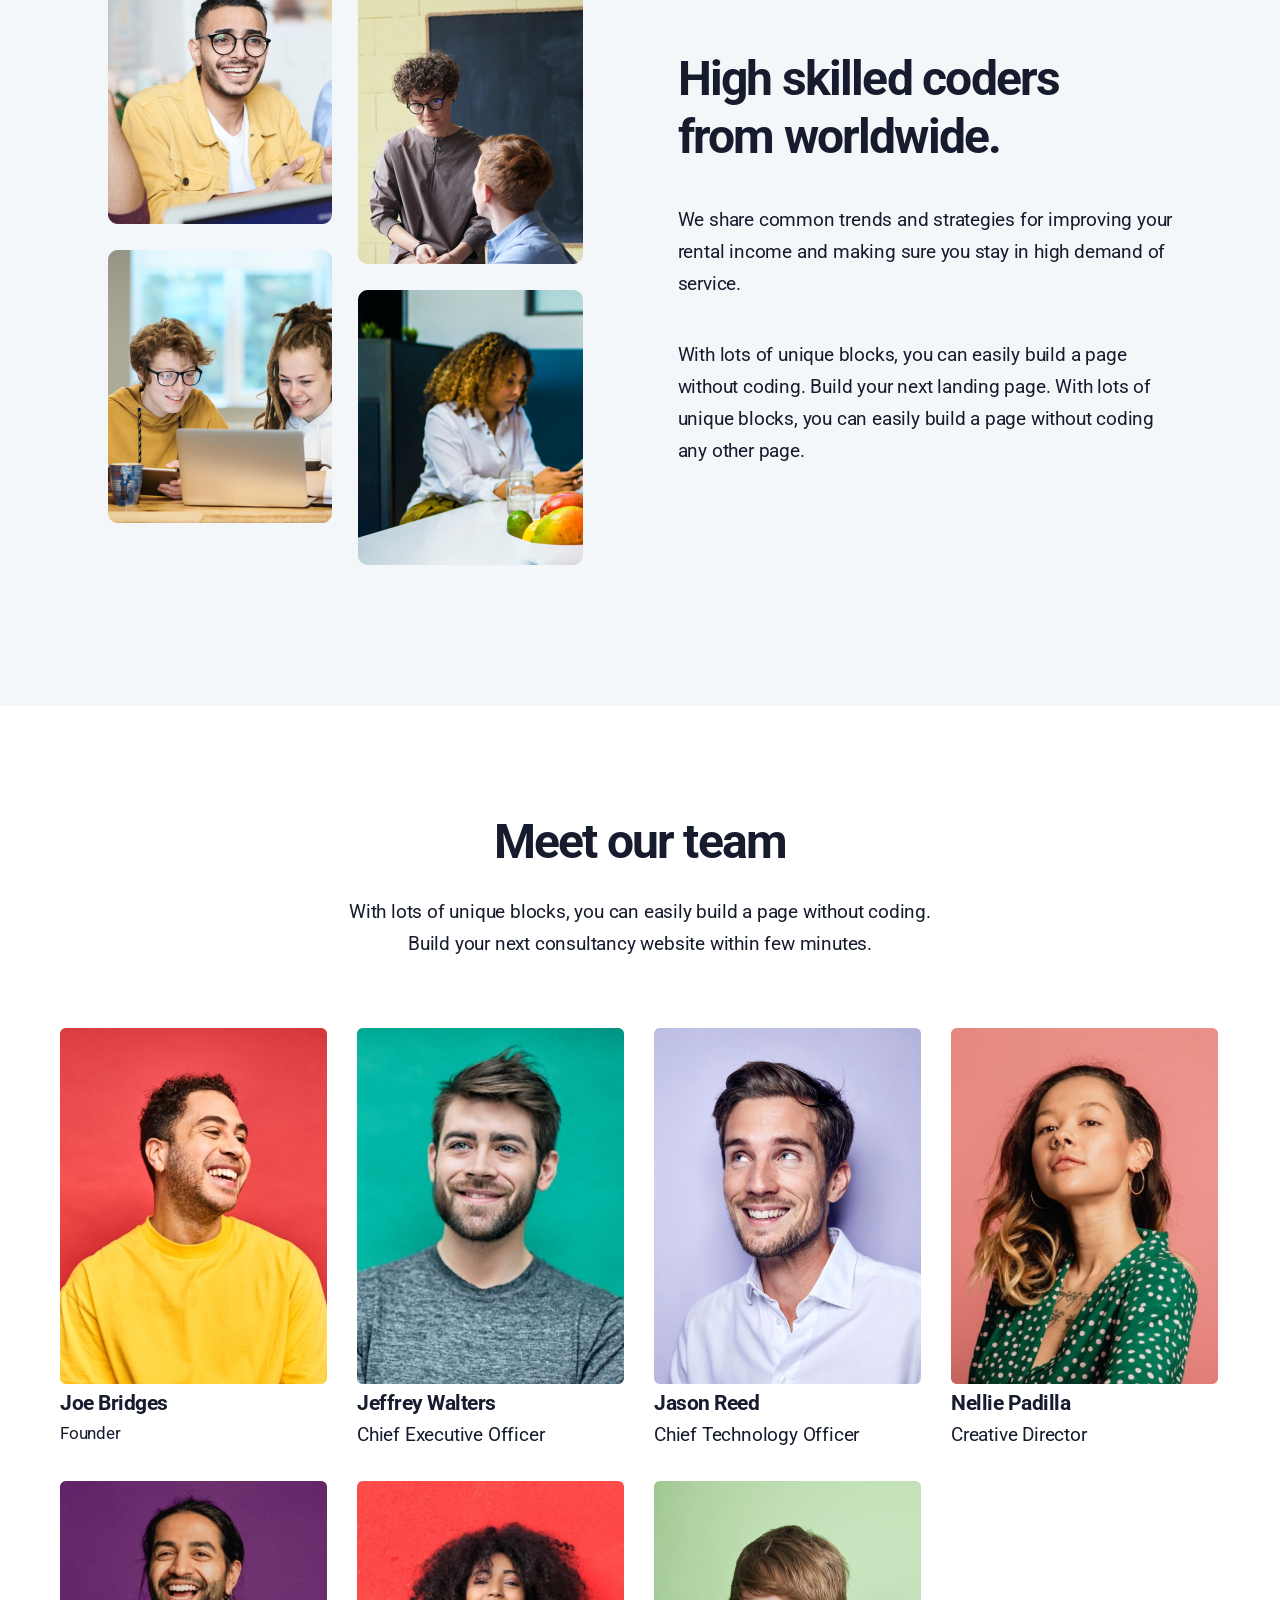
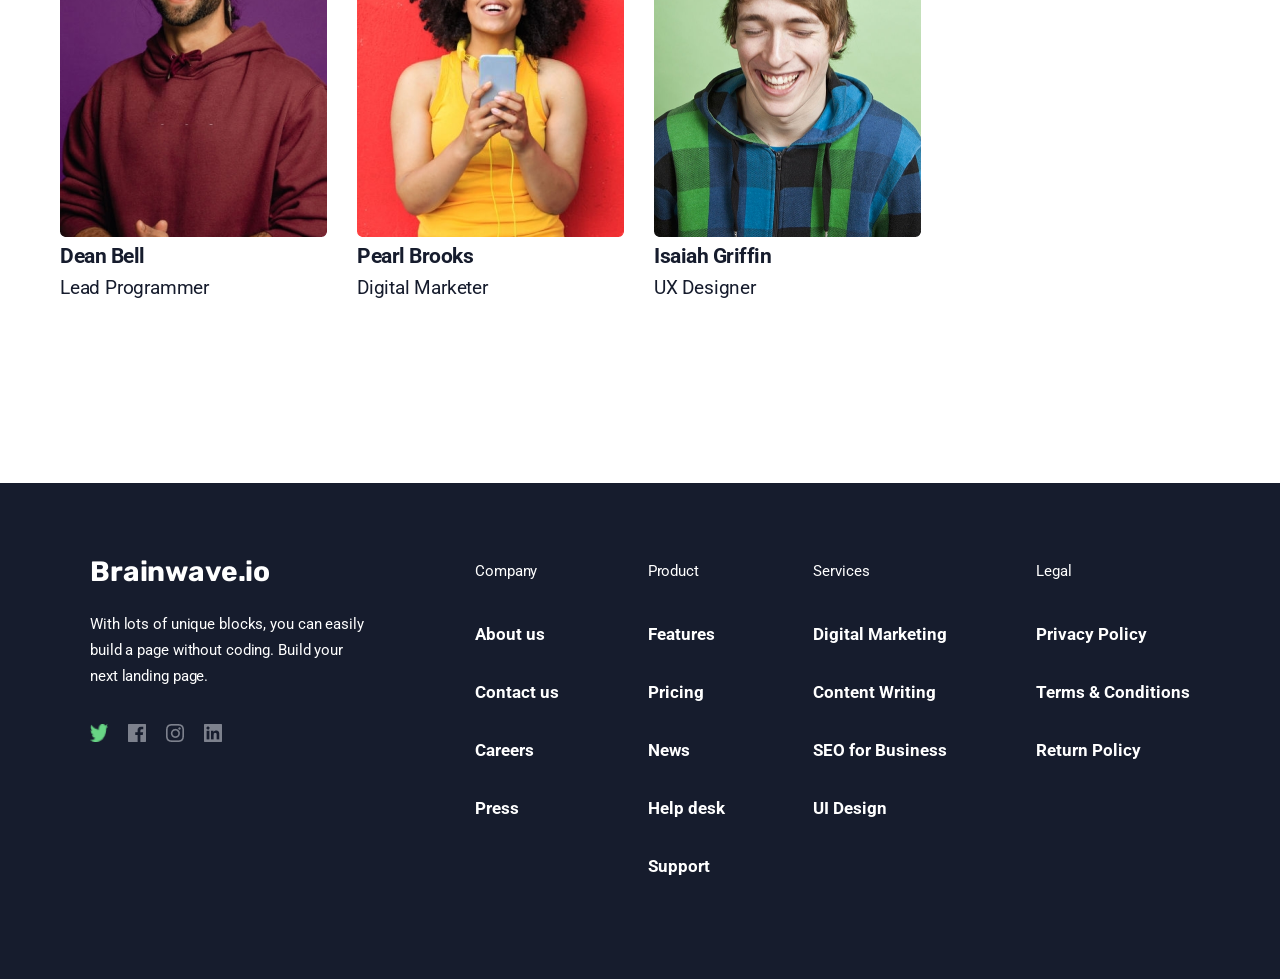
==== commit 37f30ca1: "last-updates" ====
--- a/pages/about.html
+++ b/pages/about.html
@@ -14,9 +14,9 @@
           <h1 class="website-name">Brainwave.io</h1>
           <nav class="header-nav">
             <ul class="nav-list">
-              <li class="nav-item"><a href="#" class="nav-link">Home</a></li>
+              <li class="nav-item"><a href="../index.html" class="nav-link">Home</a></li>
               <li class="nav-item">
-                <a href="#" class="nav-link">About us</a>
+                <a href="../pages/about.html" class="nav-link">About us</a>
               </li>
               <li class="nav-item">
                 <a href="../pages/support.html" class="nav-link">Support</a>
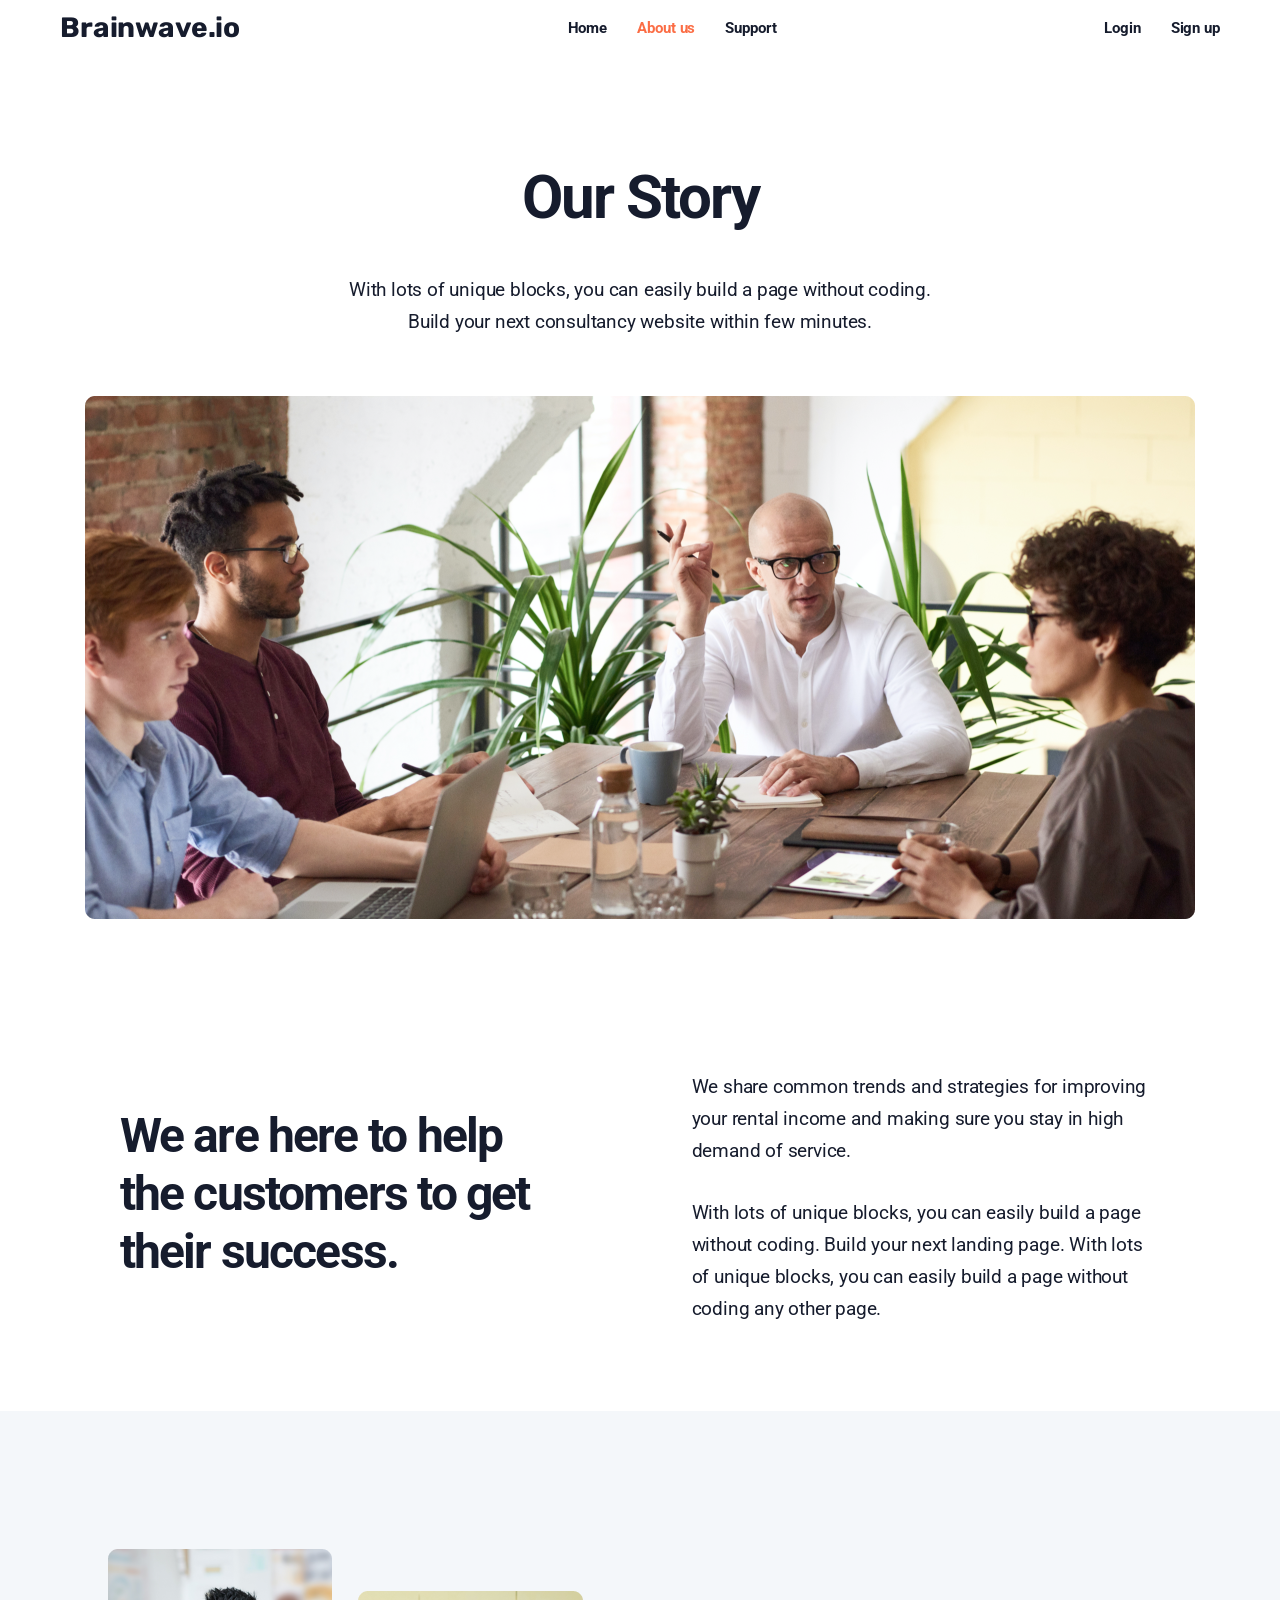
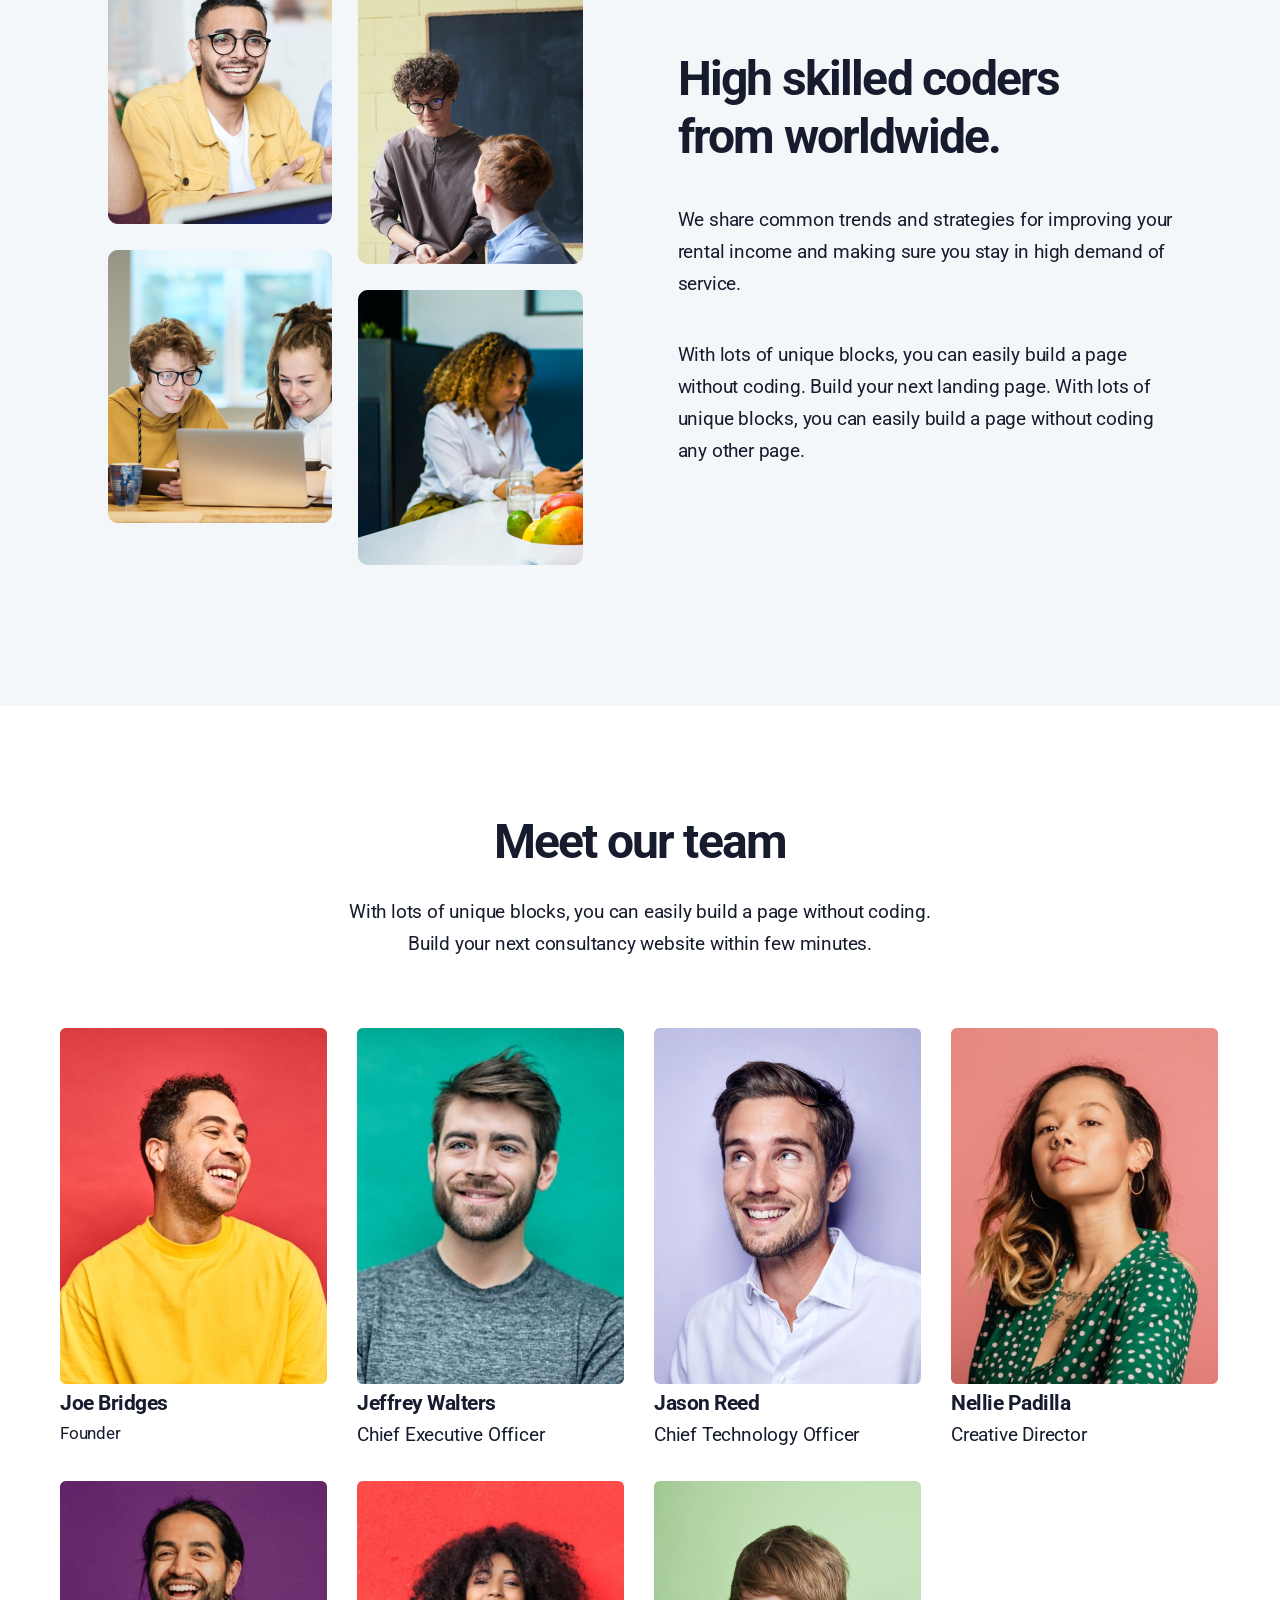
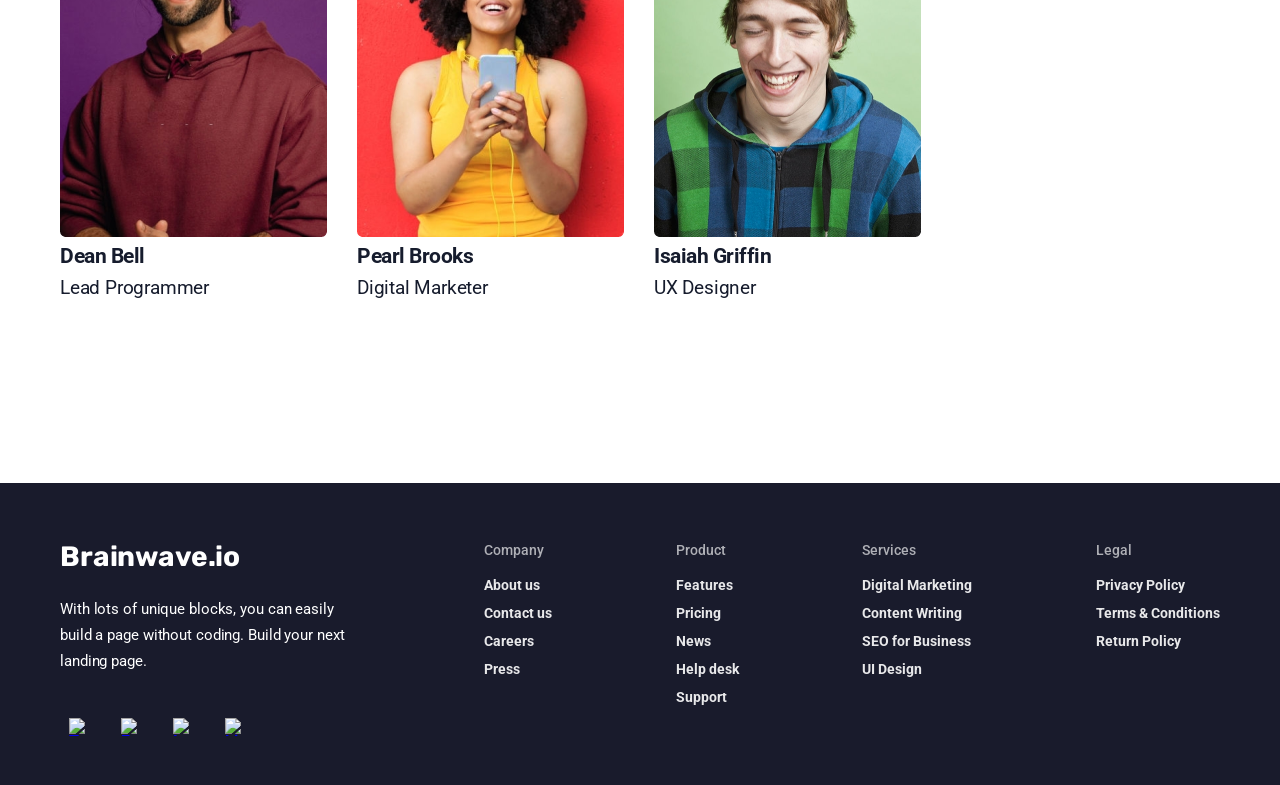
==== commit 87c5db0c: "Full Project" ====
--- a/pages/about.html
+++ b/pages/about.html
@@ -190,124 +190,74 @@
       </main>
     </div>
     <!-- Footer -->
-    <footer class="footer-section">
-      <div class="footer-container">
-        <div class="footer-brand-block">
-          <h2 class="footer-logo">Brainwave.io</h2>
-          <p class="footer-description">
-            With lots of unique blocks, you can easily build a page without
-            coding. Build your next landing page.
-          </p>
-          <div class="footer-socials">
-            <a
-              href="http://twitter.com/"
-              class="footer-social-link"
-              target="_blank"
-              ><img
-                src="../assets/icons/logo-twitter.png"
-                alt="Twitter"
-                class="footer-social-icon"
-            /></a>
-            <a
-              href="https://facebook.com/"
-              class="footer-social-link"
-              target="_blank"
-              ><img
-                src="../assets/icons/logo-facebook.png"
-                alt="Facebook"
-                class="footer-social-icon"
-            /></a>
-            <a
-              href="https://instagram.com/"
-              class="footer-social-link"
-              target="_blank"
-              ><img
-                src="../assets/icons/logo-instagram.png"
-                alt="Instagram"
-                class="footer-social-icon"
-            /></a>
-            <a
-              href="http://linkedin.com/"
-              class="footer-social-link"
-              target="_blank"
-              ><img
-                src="../assets/icons/logo-linkedin.png"
-                alt="LinkedIn"
-                class="footer-social-icon"
-            /></a>
-          </div>
-        </div>
-
-        <div class="footer-links-wrapper">
-          <div class="footer-column">
-            <h4 class="footer-column-title">Company</h4>
-            <ul class="footer-list">
-              <li class="footer-list-item">
-                <a href="#" class="footer-link">About us</a>
-              </li>
-              <li class="footer-list-item">
-                <a href="#" class="footer-link">Contact us</a>
-              </li>
-              <li class="footer-list-item">
-                <a href="#" class="footer-link">Careers</a>
-              </li>
-              <li class="footer-list-item">
-                <a href="#" class="footer-link">Press</a>
-              </li>
-            </ul>
-          </div>
-
-          <div class="footer-column">
-            <h4 class="footer-column-title">Product</h4>
-            <ul class="footer-list">
-              <li class="footer-list-item">
-                <a href="#" class="footer-link">Features</a>
-              </li>
-              <li class="footer-list-item">
-                <a href="#" class="footer-link">Pricing</a>
-              </li>
-              <li class="footer-list-item">
-                <a href="#" class="footer-link">News</a>
-              </li>
-              <li class="footer-list-item">
-                <a href="#" class="footer-link">Help desk</a>
-              </li>
-              <li class="footer-list-item">
-                <a href="#" class="footer-link">Support</a>
-              </li>
-            </ul>
-          </div>
-
-          <div class="footer-column">
-            <h4 class="footer-column-title">Services</h4>
-            <ul class="footer-list">
-              <li class="footer-list-item">
-                <a href="#" class="footer-link">Digital Marketing</a>
-              </li>
-              <li class="footer-list-item">
-                <a href="#" class="footer-link">Content Writing</a>
-              </li>
-              <li class="footer-list-item">
-                <a href="#" class="footer-link">SEO for Business</a>
-              </li>
-              <li class="footer-list-item">
-                <a href="#" class="footer-link">UI Design</a>
-              </li>
-            </ul>
-          </div>
-
-          <div class="footer-column">
-            <h4 class="footer-column-title">Legal</h4>
-            <ul class="footer-list">
-              <li class="footer-list-item">
-                <a href="#" class="footer-link">Privacy Policy</a>
-              </li>
-              <li class="footer-list-item">
-                <a href="#" class="footer-link">Terms & Conditions</a>
-              </li>
-              <li class="footer-list-item">
-                <a href="#" class="footer-link">Return Policy</a>
-              </li>
+<footer class="footer">
+      <div class="container">
+        <div class="footer-content">
+          <!-- Sol sütun - Brand məlumatları -->
+          <div class="footer-column footer-brand">
+            <h3 class="footer-logo">Brainwave.io</h3>
+            <p class="footer-description">
+              With lots of unique blocks, you can easily build a page without
+              coding. Build your next landing page.
+            </p>
+
+            <div class="social-icons">
+              <a
+                href="#"
+                class="social-icon social-icon-twitter"
+                aria-label="Twitter"
+              >
+                <img src="./assets/icons/x.svg" alt="Twitter" />
+              </a>
+              <a href="#" class="social-icon" aria-label="Facebook">
+                <img src="./assets/icons/facebook.svg" alt="Facebook" />
+              </a>
+              <a href="#" class="social-icon" aria-label="Instagram">
+                <img src="./assets/icons/instagram.svg" alt="Instagram" />
+              </a>
+              <a href="#" class="social-icon" aria-label="LinkedIn">
+                <img src="./assets/icons/linkedin.svg" alt="LinkedIn" />
+              </a>
+            </div>
+          </div>
+
+          <div class="footer-column">
+            <h4 class="footer-heading">Company</h4>
+            <ul class="footer-links">
+              <li><a href="#">About us</a></li>
+              <li><a href="#">Contact us</a></li>
+              <li><a href="#">Careers</a></li>
+              <li><a href="#">Press</a></li>
+            </ul>
+          </div>
+
+          <div class="footer-column">
+            <h4 class="footer-heading">Product</h4>
+            <ul class="footer-links">
+              <li><a href="#">Features</a></li>
+              <li><a href="#">Pricing</a></li>
+              <li><a href="#">News</a></li>
+              <li><a href="#">Help desk</a></li>
+              <li><a href="#">Support</a></li>
+            </ul>
+          </div>
+
+          <div class="footer-column">
+            <h4 class="footer-heading">Services</h4>
+            <ul class="footer-links">
+              <li><a href="#">Digital Marketing</a></li>
+              <li><a href="#">Content Writing</a></li>
+              <li><a href="#">SEO for Business</a></li>
+              <li><a href="#">UI Design</a></li>
+            </ul>
+          </div>
+
+          <div class="footer-column">
+            <h4 class="footer-heading">Legal</h4>
+            <ul class="footer-links">
+              <li><a href="#">Privacy Policy</a></li>
+              <li><a href="#">Terms & Conditions</a></li>
+              <li><a href="#">Return Policy</a></li>
             </ul>
           </div>
         </div>
